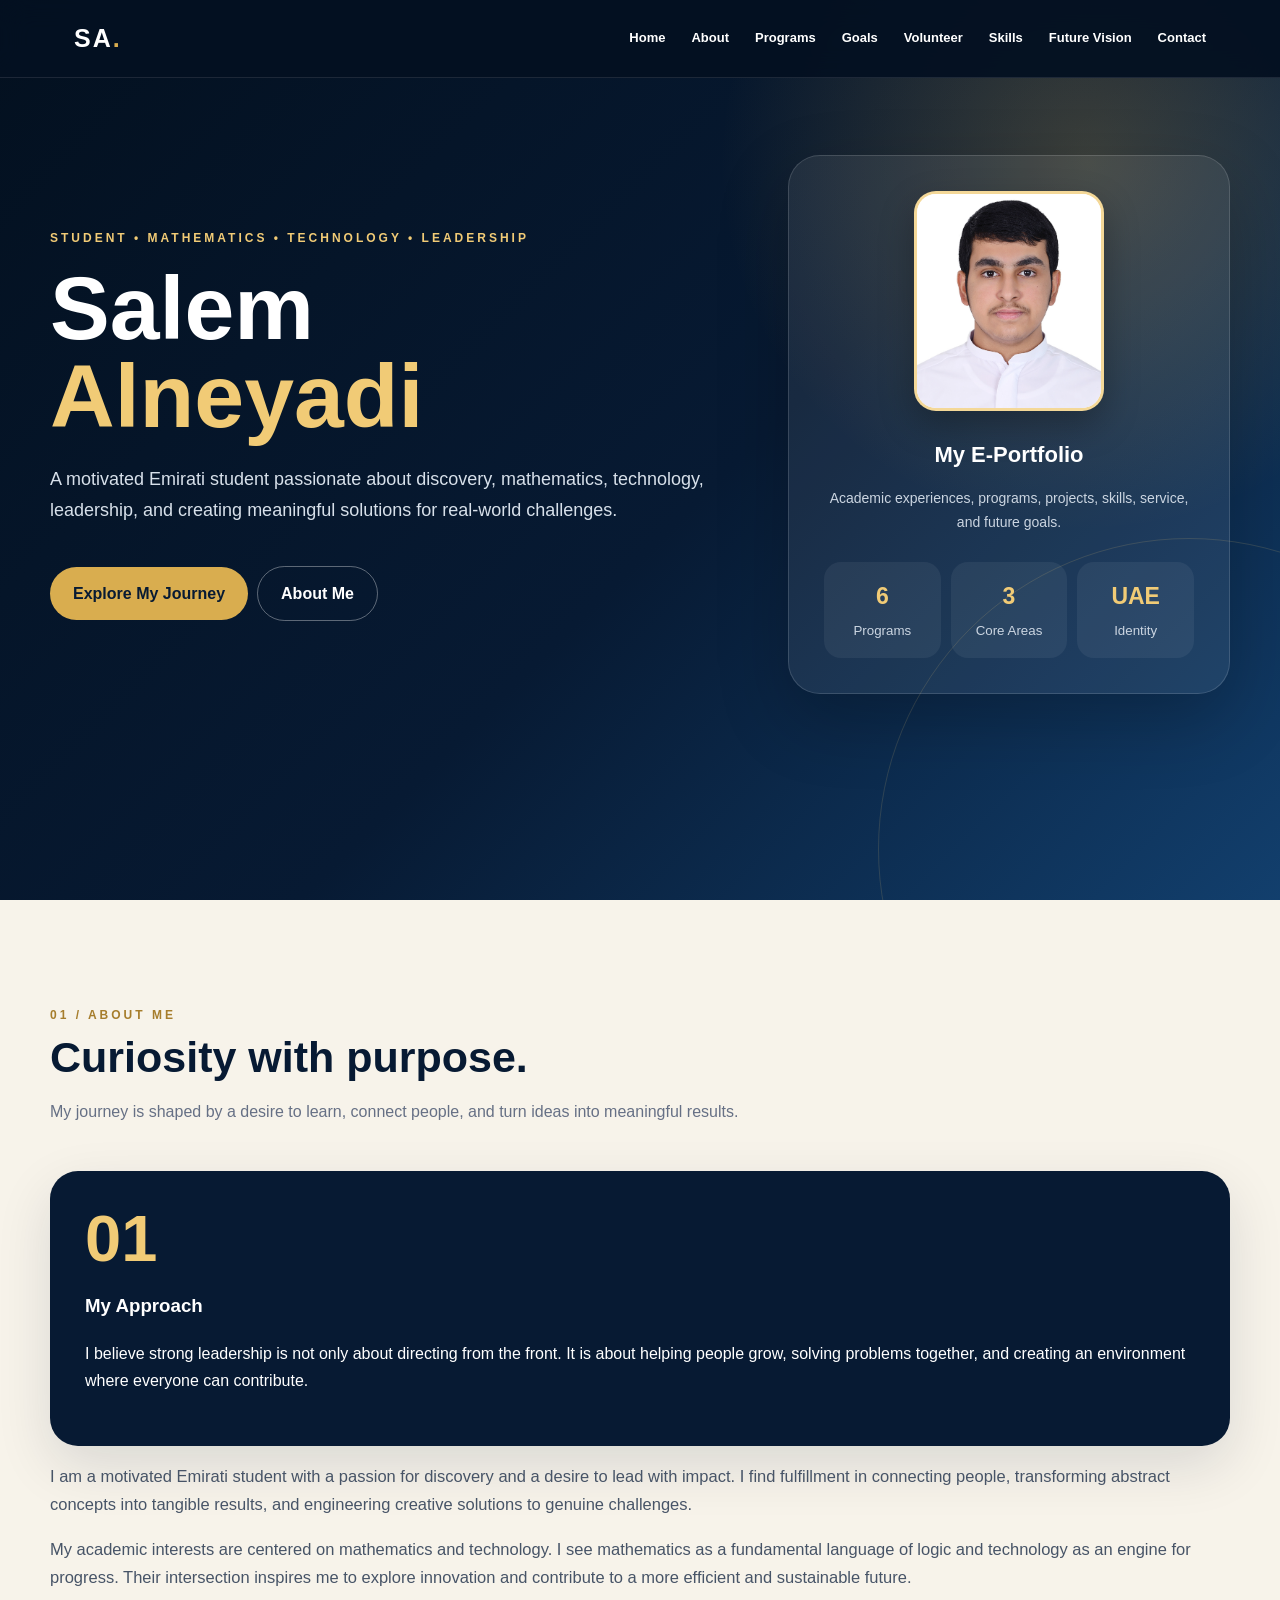
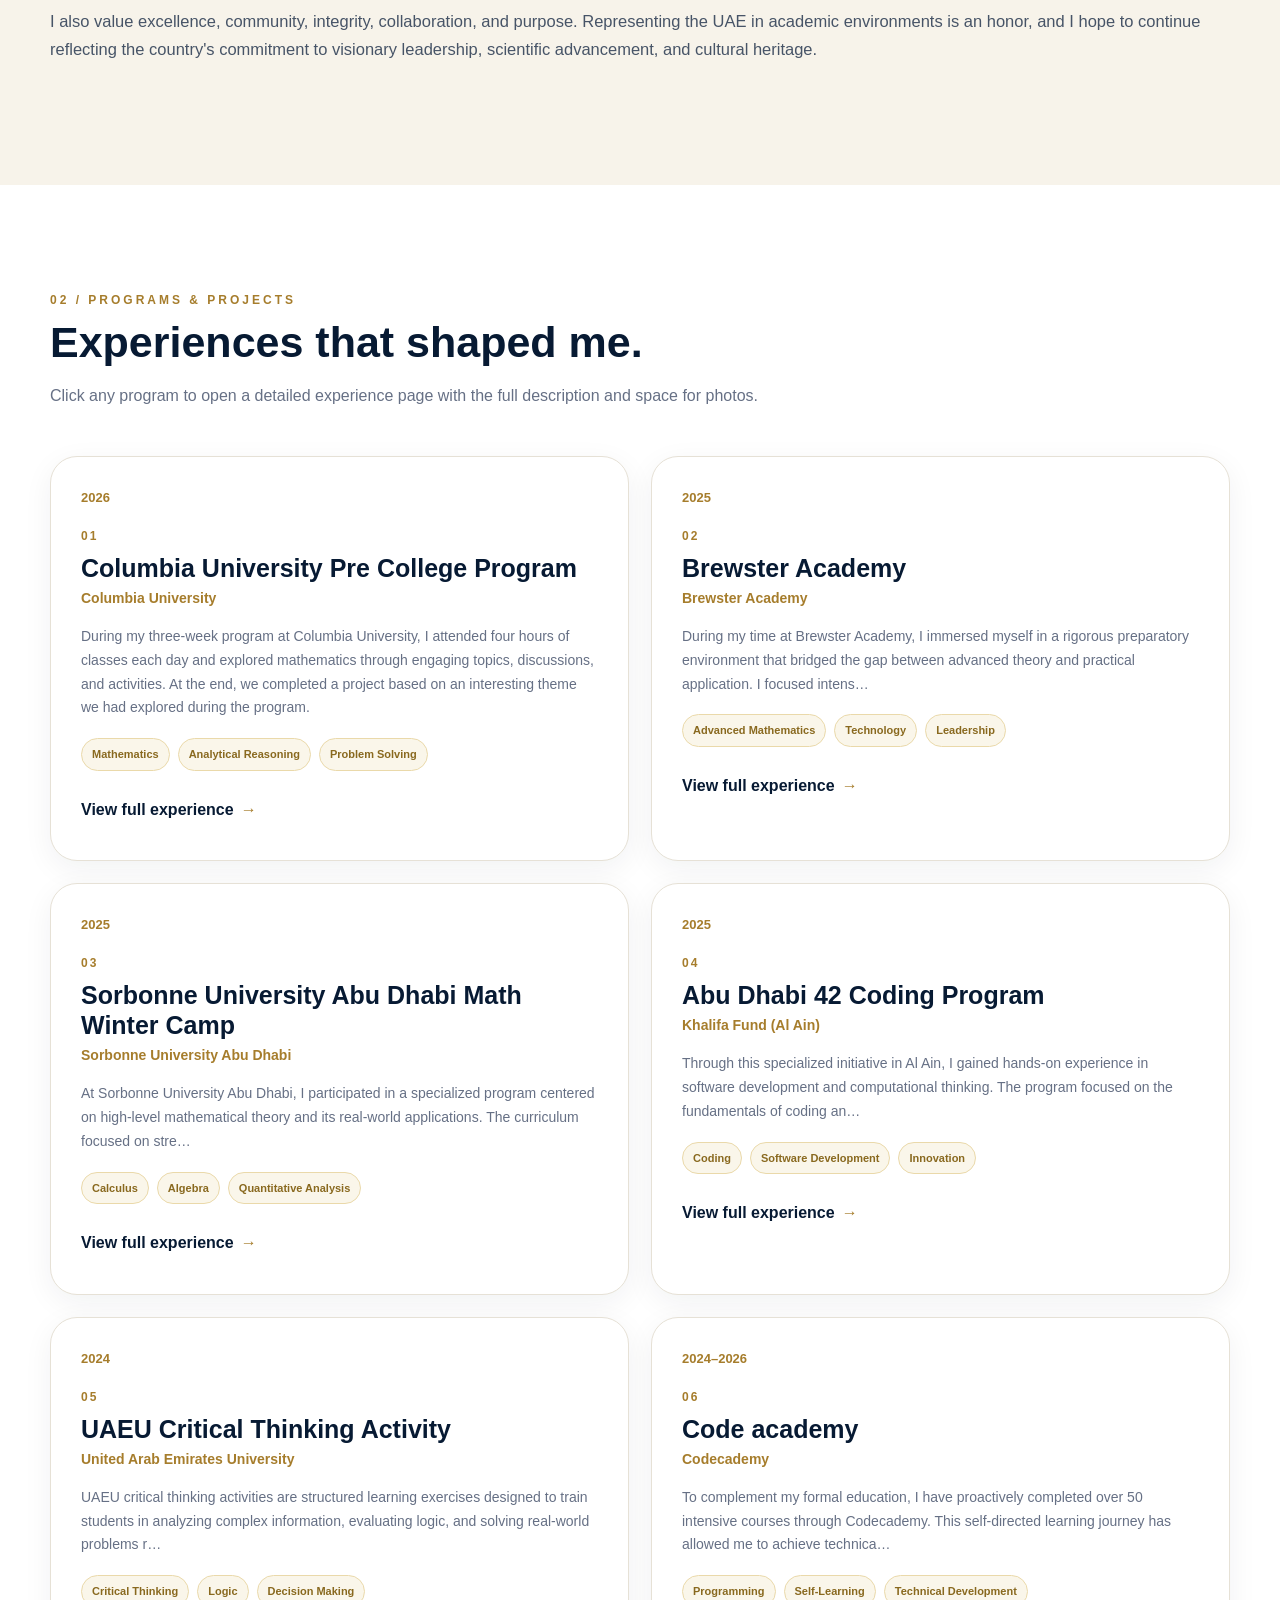
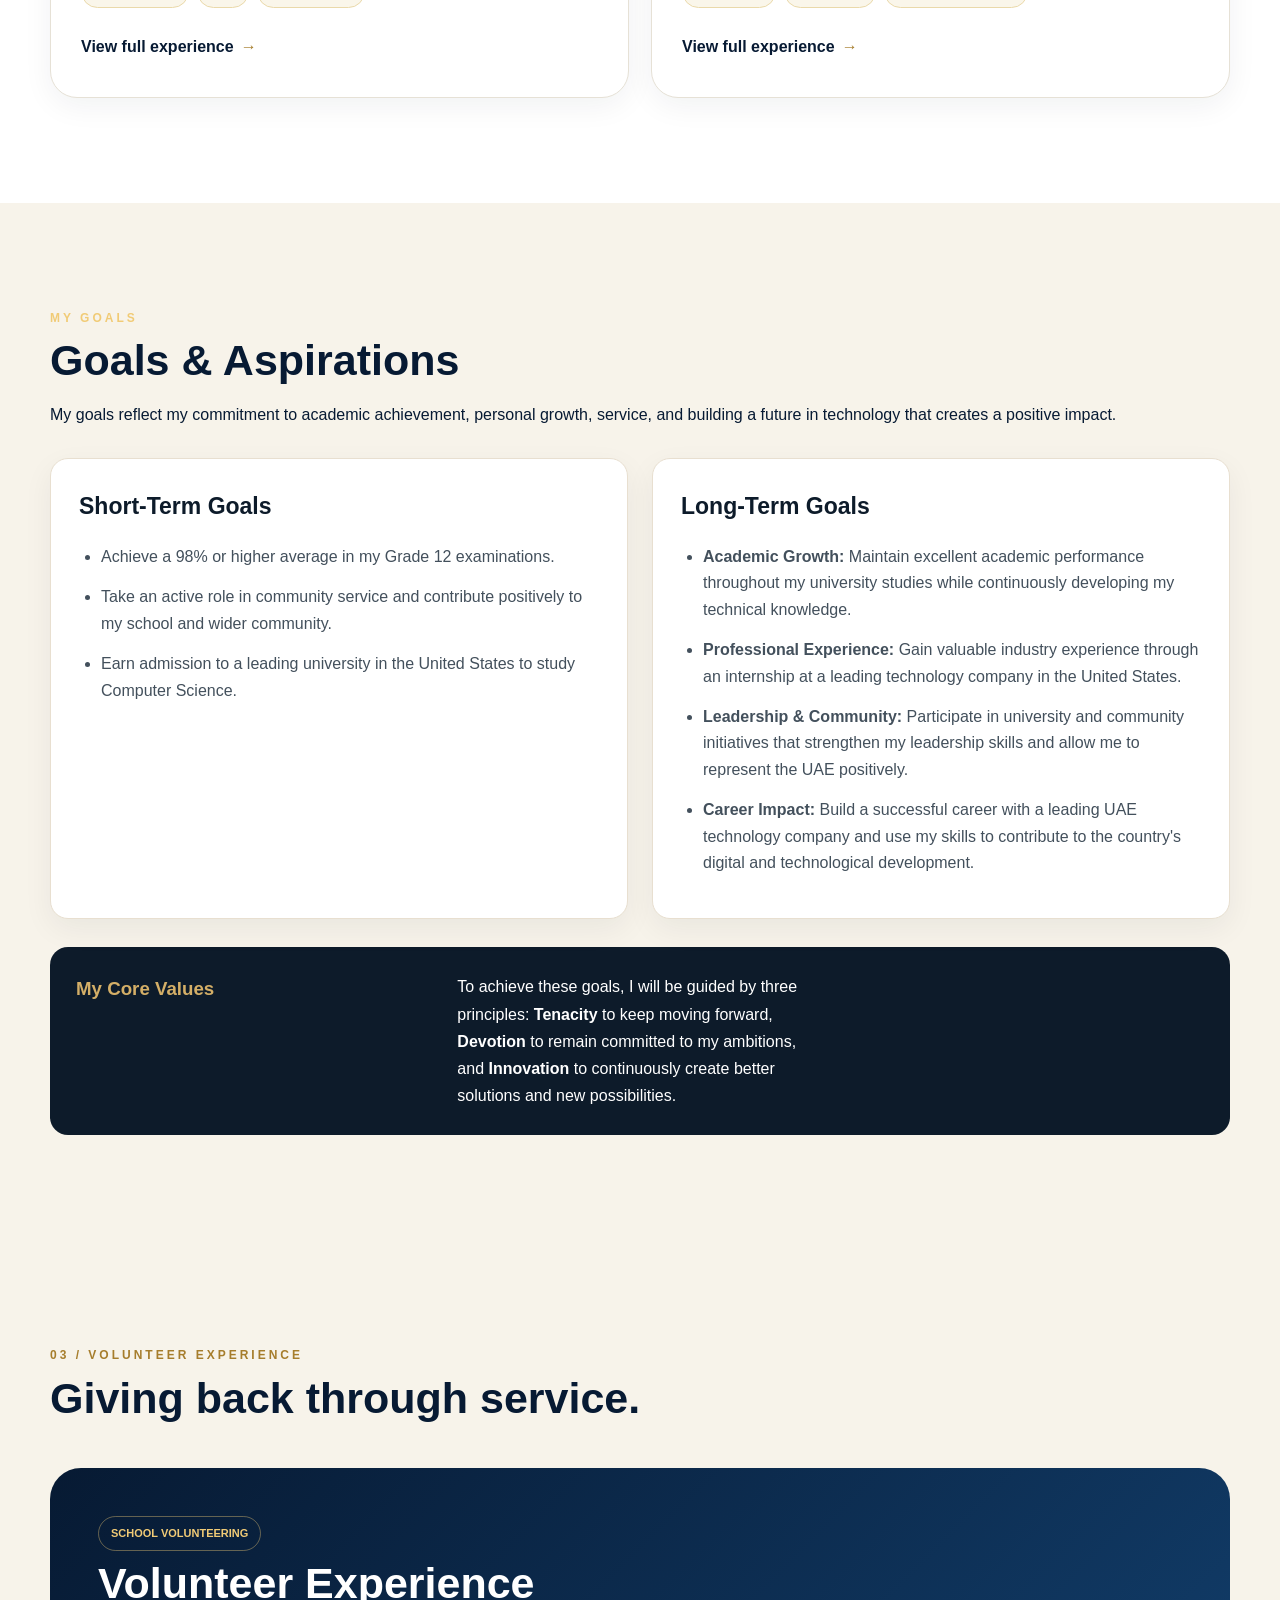
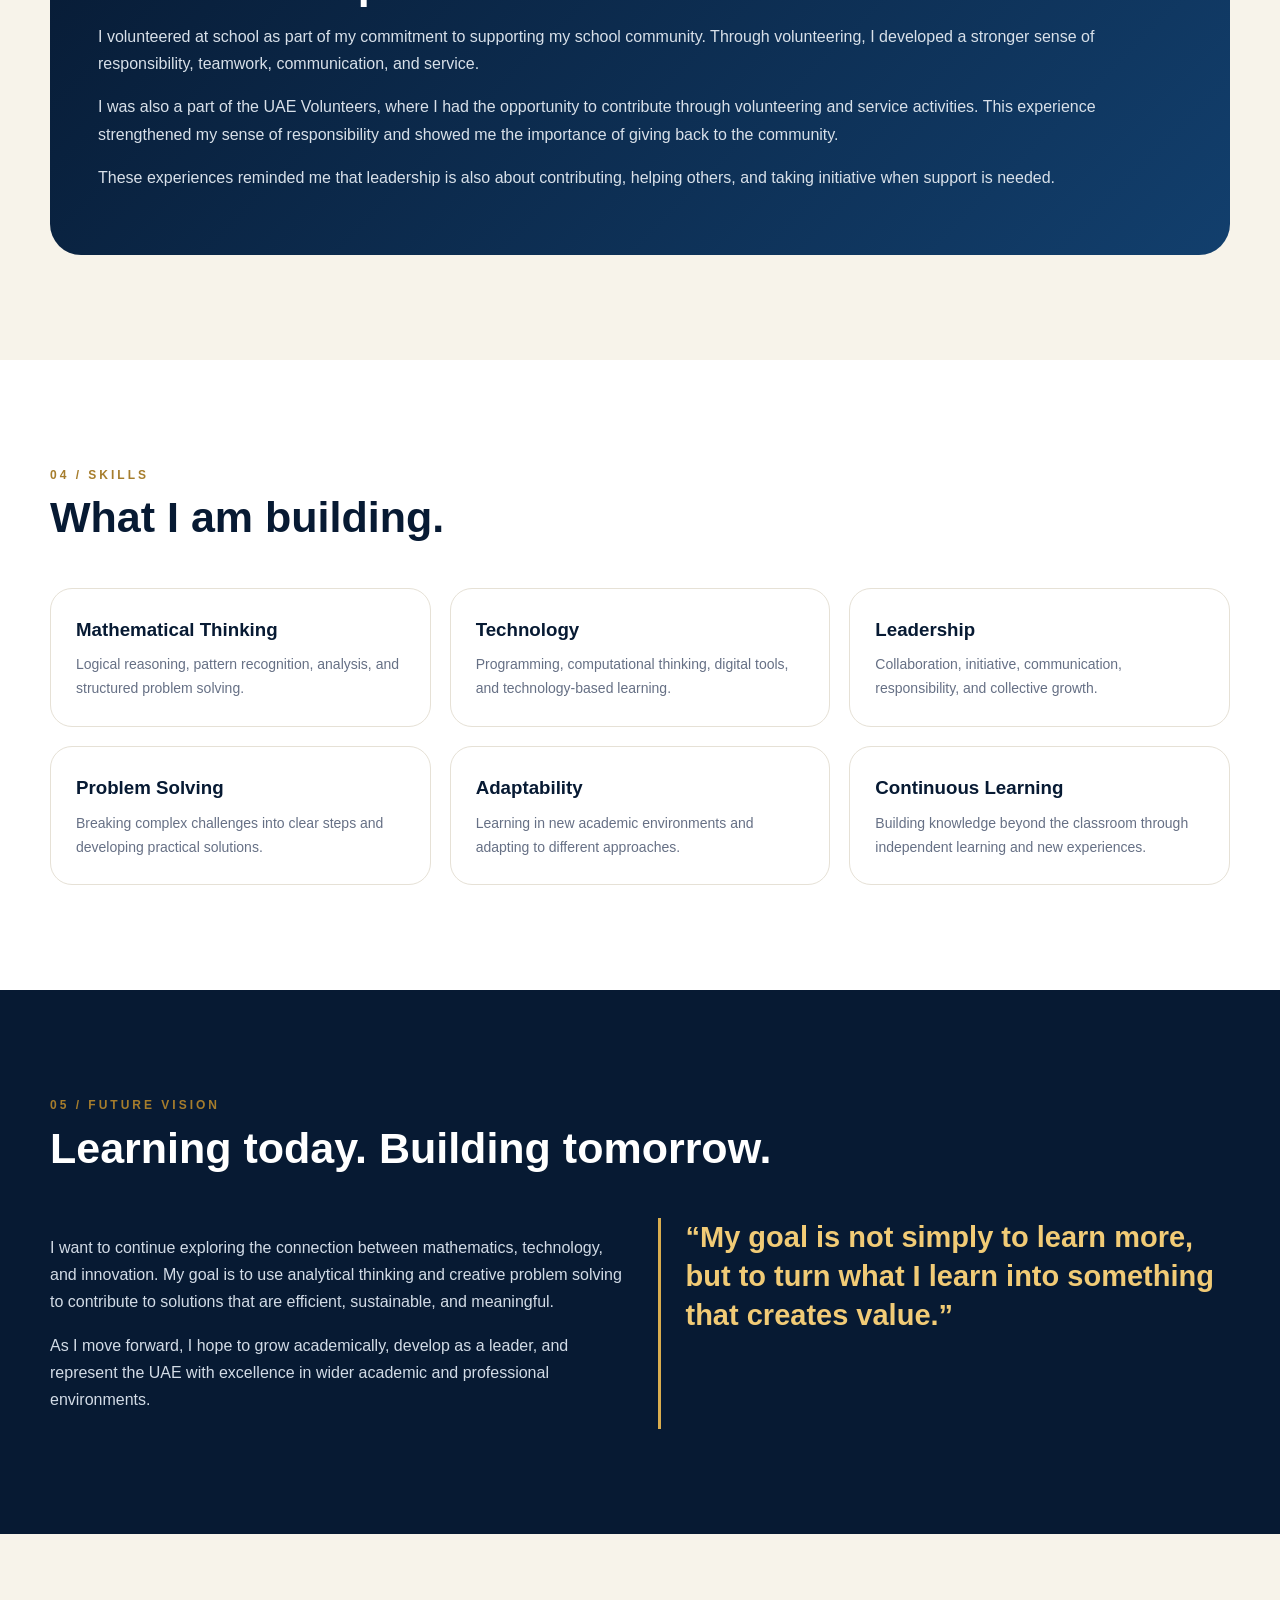
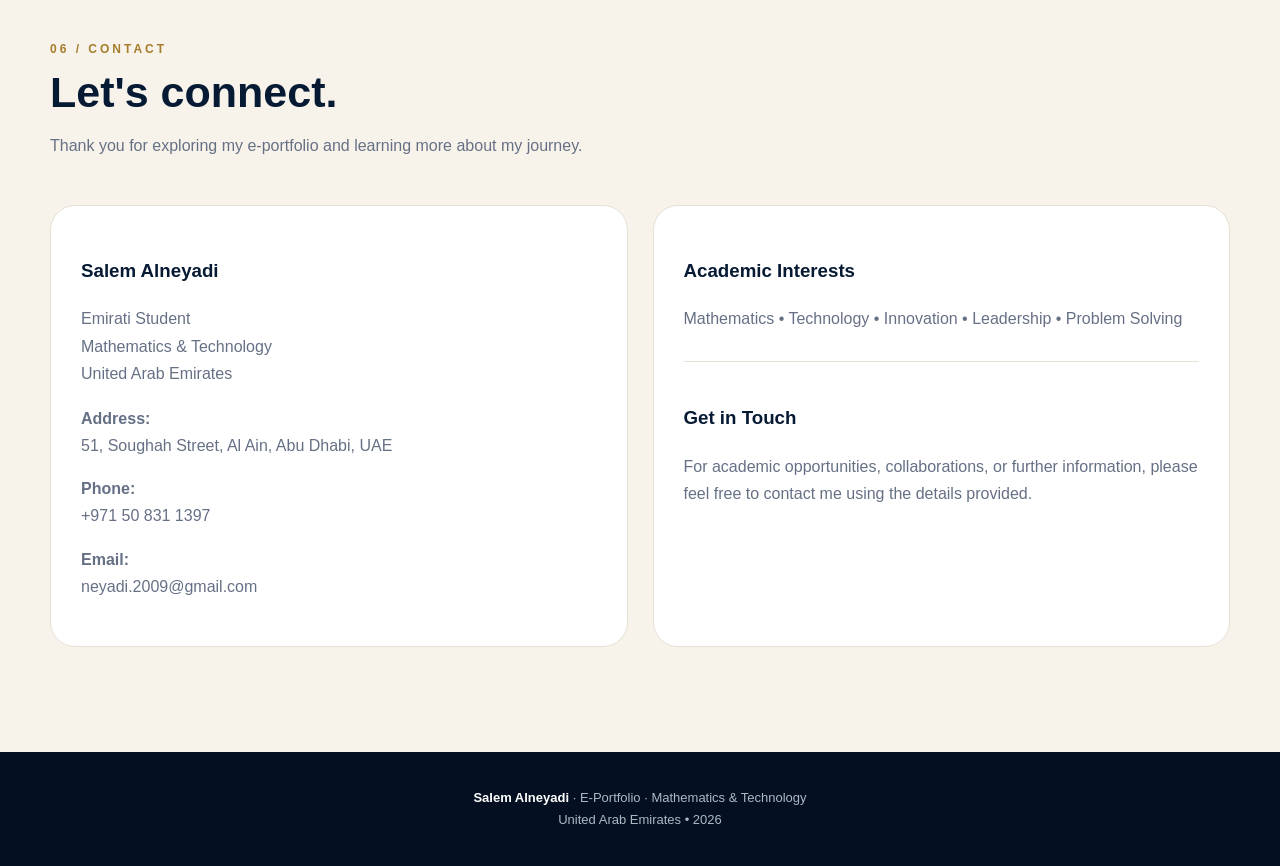
==== index.html @ 16e07eaf "Add files via upload" ====
<!DOCTYPE html>
<html lang="en"><head><meta charset="UTF-8"><meta name="viewport" content="width=device-width, initial-scale=1.0"><title>Salem Alneyadi | E-Portfolio</title><link rel="stylesheet" href="styles.css"></head><body>
<nav class="nav"><div class="navin"><a class="logo" href="#home">SA<span><i>.</i></span></a><div class="links"><a href="#home">Home</a><a href="#about">About</a><a href="#programs">Programs</a><a href="#goals">Goals</a><a href="#volunteer">Volunteer</a><a href="#skills">Skills</a><a href="#future">Future Vision</a><a href="#contact">Contact</a></div></div></nav>
<section class="hero" id="home"><div class="wrap hero-grid">
<div><div class="eyebrow">Student • Mathematics • Technology • Leadership</div><h1>Salem<br><span>Alneyadi</span></h1>
<p>A motivated Emirati student passionate about discovery, mathematics, technology, leadership, and creating meaningful solutions for real-world challenges.</p>
<a class="btn" href="#programs">Explore My Journey</a><a class="btn alt" href="#about">About Me</a></div>
<div class="hero-card"><div class="profile-photo"><img src="profile.jpg" alt="Salem Alneyadi profile photo"></div><h3>My E-Portfolio</h3><p>Academic experiences, programs, projects, skills, service, and future goals.</p><div class="stats"><div class="stat"><b>6</b><small>Programs</small></div><div class="stat"><b>3</b><small>Core Areas</small></div><div class="stat"><b>UAE</b><small>Identity</small></div></div></div>
</div></section>
<section class="section" id="about"><div class="wrap"><div class="section-head"><div class="eyebrow">01 / About Me</div><h2>Curiosity with purpose.</h2><p>My journey is shaped by a desire to learn, connect people, and turn ideas into meaningful results.</p></div>
<div class="about"><div class="about-box"><div class="big">01</div><h3>My Approach</h3><p>I believe strong leadership is not only about directing from the front. It is about helping people grow, solving problems together, and creating an environment where everyone can contribute.</p></div>
<div class="about-copy"><p>I am a motivated Emirati student with a passion for discovery and a desire to lead with impact. I find fulfillment in connecting people, transforming abstract concepts into tangible results, and engineering creative solutions to genuine challenges.</p>
<p>My academic interests are centered on mathematics and technology. I see mathematics as a fundamental language of logic and technology as an engine for progress. Their intersection inspires me to explore innovation and contribute to a more efficient and sustainable future.</p>
<p>I also value excellence, community, integrity, collaboration, and purpose. Representing the UAE in academic environments is an honor, and I hope to continue reflecting the country's commitment to visionary leadership, scientific advancement, and cultural heritage.</p>
</div></div></div></div></section>
<section class="section alt" id="programs"><div class="wrap"><div class="section-head"><div class="eyebrow">02 / Programs & Projects</div><h2>Experiences that shaped me.</h2><p>Click any program to open a detailed experience page with the full description and space for photos.</p></div>
<div class="programs">
<article class="program-card" onclick="location.href='program-columbia.html'" role="button" tabindex="0" aria-label="Open Columbia University Pre College Program details" onkeydown="if(event.key==='Enter'||event.key===' ')location.href='program-columbia.html'">
  <div class="card-top"><span>2026</span></div>
  <div class="program-number">01</div>
  <h3>Columbia University Pre College Program</h3>
  <div class="provider">Columbia University</div>
  <p>During my three-week program at Columbia University, I attended four hours of classes each day and explored mathematics through engaging topics, discussions, and activities. At the end, we completed a project based on an interesting theme we had explored during the program.</p>
  <div class="tags"><span>Mathematics</span><span>Analytical Reasoning</span><span>Problem Solving</span></div>
  <a class="view-btn" href="program-columbia.html">View full experience <b>→</b></a>
</article>

<article class="program-card" onclick="location.href='program-brewster.html'" role="button" tabindex="0" aria-label="Open Brewster Academy program details" onkeydown="if(event.key==='Enter'||event.key===' ')location.href='program-brewster.html'">
  <div class="card-top"><span>2025</span></div>
  <div class="program-number">02</div>
  <h3>Brewster Academy</h3>
  <div class="provider">Brewster Academy</div>
  <p>During my time at Brewster Academy, I immersed myself in a rigorous preparatory environment that bridged the gap between advanced theory and practical application. I focused intens…</p>
  <div class="tags"><span>Advanced Mathematics</span><span>Technology</span><span>Leadership</span></div>
  <a class="view-btn" href="program-brewster.html">View full experience <b>→</b></a>
</article>

<article class="program-card" onclick="location.href='program-sorbonne.html'" role="button" tabindex="0" aria-label="Open Sorbonne University Abu Dhabi program details" onkeydown="if(event.key==='Enter'||event.key===' ')location.href='program-sorbonne.html'">
  <div class="card-top"><span>2025</span></div>
  <div class="program-number">03</div>
  <h3>Sorbonne University Abu Dhabi Math Winter Camp</h3>
  <div class="provider">Sorbonne University Abu Dhabi</div>
  <p>At Sorbonne University Abu Dhabi, I participated in a specialized program centered on high-level mathematical theory and its real-world applications. The curriculum focused on stre…</p>
  <div class="tags"><span>Calculus</span><span>Algebra</span><span>Quantitative Analysis</span></div>
  <a class="view-btn" href="program-sorbonne.html">View full experience <b>→</b></a>
</article>

<article class="program-card" onclick="location.href='program-khalifa.html'" role="button" tabindex="0" aria-label="Open Abu Dhabi 42 Coding Program details" onkeydown="if(event.key==='Enter'||event.key===' ')location.href='program-khalifa.html'">
  <div class="card-top"><span>2025</span></div>
  <div class="program-number">04</div>
  <h3>Abu Dhabi 42 Coding Program</h3>
  <div class="provider">Khalifa Fund (Al Ain)</div>
  <p>Through this specialized initiative in Al Ain, I gained hands-on experience in software development and computational thinking. The program focused on the fundamentals of coding an…</p>
  <div class="tags"><span>Coding</span><span>Software Development</span><span>Innovation</span></div>
  <a class="view-btn" href="program-khalifa.html">View full experience <b>→</b></a>
</article>

<article class="program-card" onclick="location.href='program-uaeu.html'" role="button" tabindex="0" aria-label="Open UAEU critical thinking details" onkeydown="if(event.key==='Enter'||event.key===' ')location.href='program-uaeu.html'">
  <div class="card-top"><span>2024</span></div>
  <div class="program-number">05</div>
  <h3>UAEU Critical Thinking Activity</h3>
  <div class="provider">United Arab Emirates University</div>
  <p>UAEU critical thinking activities are structured learning exercises designed to train students in analyzing complex information, evaluating logic, and solving real-world problems r…</p>
  <div class="tags"><span>Critical Thinking</span><span>Logic</span><span>Decision Making</span></div>
  <a class="view-btn" href="program-uaeu.html">View full experience <b>→</b></a>
</article>

<article class="program-card" onclick="location.href='program-codecademy.html'" role="button" tabindex="0" aria-label="Open Code academy details" onkeydown="if(event.key==='Enter'||event.key===' ')location.href='program-codecademy.html'">
  <div class="card-top"><span>2024–2026</span></div>
  <div class="program-number">06</div>
  <h3>Code academy</h3>
  <div class="provider">Codecademy</div>
  <p>To complement my formal education, I have proactively completed over 50 intensive courses through Codecademy. This self-directed learning journey has allowed me to achieve technica…</p>
  <div class="tags"><span>Programming</span><span>Self-Learning</span><span>Technical Development</span></div>
  <a class="view-btn" href="program-codecademy.html">View full experience <b>→</b></a>
</article></div></div></section>
<section class="section" id="goals"><div class="wrap">
<div class="eyebrow">MY GOALS</div><h2>Goals &amp; Aspirations</h2>
<p class="lead">My goals reflect my commitment to academic achievement, personal growth, service, and building a future in technology that creates a positive impact.</p>
<div class="goals-grid">
<div class="goal-card"><h3>Short-Term Goals</h3><ul>
<li>Achieve a 98% or higher average in my Grade 12 examinations.</li>
<li>Take an active role in community service and contribute positively to my school and wider community.</li>
<li>Earn admission to a leading university in the United States to study Computer Science.</li>
</ul></div>
<div class="goal-card"><h3>Long-Term Goals</h3><ul>
<li><strong>Academic Growth:</strong> Maintain excellent academic performance throughout my university studies while continuously developing my technical knowledge.</li>
<li><strong>Professional Experience:</strong> Gain valuable industry experience through an internship at a leading technology company in the United States.</li>
<li><strong>Leadership &amp; Community:</strong> Participate in university and community initiatives that strengthen my leadership skills and allow me to represent the UAE positively.</li>
<li><strong>Career Impact:</strong> Build a successful career with a leading UAE technology company and use my skills to contribute to the country's digital and technological development.</li>
</ul></div>
</div>
<div class="values"><h3>My Core Values</h3><p>To achieve these goals, I will be guided by three principles: <span class="value-word">Tenacity</span> to keep moving forward, <span class="value-word">Devotion</span> to remain committed to my ambitions, and <span class="value-word">Innovation</span> to continuously create better solutions and new possibilities.</p></div>
</div></section>
<section class="section" id="volunteer"><div class="wrap"><div class="section-head"><div class="eyebrow">03 / Volunteer Experience</div><h2>Giving back through service.</h2></div>
<div class="volunteer"><div><span class="badge">SCHOOL VOLUNTEERING</span><h2>Volunteer Experience</h2><p>I volunteered at school as part of my commitment to supporting my school community. Through volunteering, I developed a stronger sense of responsibility, teamwork, communication, and service.</p><p>I was also a part of the UAE Volunteers, where I had the opportunity to contribute through volunteering and service activities. This experience strengthened my sense of responsibility and showed me the importance of giving back to the community.</p><p>These experiences reminded me that leadership is also about contributing, helping others, and taking initiative when support is needed.</p></div></div></div></div></section>
<section class="section alt" id="skills"><div class="wrap"><div class="section-head"><div class="eyebrow">04 / Skills</div><h2>What I am building.</h2></div>
<div class="skills"><div class="skill"><h3>Mathematical Thinking</h3><p>Logical reasoning, pattern recognition, analysis, and structured problem solving.</p></div><div class="skill"><h3>Technology</h3><p>Programming, computational thinking, digital tools, and technology-based learning.</p></div><div class="skill"><h3>Leadership</h3><p>Collaboration, initiative, communication, responsibility, and collective growth.</p></div><div class="skill"><h3>Problem Solving</h3><p>Breaking complex challenges into clear steps and developing practical solutions.</p></div><div class="skill"><h3>Adaptability</h3><p>Learning in new academic environments and adapting to different approaches.</p></div><div class="skill"><h3>Continuous Learning</h3><p>Building knowledge beyond the classroom through independent learning and new experiences.</p></div></div></div></section>
<section class="section future" id="future"><div class="wrap"><div class="section-head"><div class="eyebrow">05 / Future Vision</div><h2>Learning today. Building tomorrow.</h2></div><div class="future-grid"><div><p>I want to continue exploring the connection between mathematics, technology, and innovation. My goal is to use analytical thinking and creative problem solving to contribute to solutions that are efficient, sustainable, and meaningful.</p><p>As I move forward, I hope to grow academically, develop as a leader, and represent the UAE with excellence in wider academic and professional environments.</p></div><div class="quote">“My goal is not simply to learn more, but to turn what I learn into something that creates value.”</div></div></div></section>
<section class="section" id="contact"><div class="wrap"><div class="section-head"><div class="eyebrow">06 / Contact</div><h2>Let's connect.</h2><p>Thank you for exploring my e-portfolio and learning more about my journey.</p></div><div class="contact"><div class="contact-card"><h3>Salem Alneyadi</h3><p>Emirati Student<br>Mathematics & Technology<br>United Arab Emirates</p><p style="margin-top:18px"><strong>Address:</strong><br>51, Soughah Street, Al Ain, Abu Dhabi, UAE</p><p><strong>Phone:</strong><br><a href="tel:+971508311397">+971 50 831 1397</a></p><p><strong>Email:</strong><br><a href="mailto:neyadi.2009@gmail.com">neyadi.2009@gmail.com</a></p></div><div class="contact-card"><h3>Academic Interests</h3><p>Mathematics • Technology • Innovation • Leadership • Problem Solving</p><div style="margin-top:28px;padding-top:22px;border-top:1px solid var(--line)"><h3>Get in Touch</h3><p>For academic opportunities, collaborations, or further information, please feel free to contact me using the details provided.</p></div></div></div></div></section><footer><strong>Salem Alneyadi</strong> · E-Portfolio · Mathematics & Technology<br>United Arab Emirates • 2026</footer>
</body></html>
---- styles.css ----
:root{--navy:#071a33;--blue:#123f6d;--gold:#d9ad4f;--gold2:#f1cb76;--cream:#f7f3ea;--white:#fff;--muted:#667085;--line:#e6e1d6;--shadow:0 20px 55px rgba(7,26,51,.12)}
*{box-sizing:border-box}html{scroll-behavior:smooth}body{margin:0;font-family:Inter,Arial,sans-serif;background:var(--cream);color:var(--navy);line-height:1.7}button,a{font:inherit}a{text-decoration:none;color:inherit}
.nav{position:fixed;inset:0 0 auto;z-index:50;background:rgba(4,16,33,.94);backdrop-filter:blur(14px);color:#fff;border-bottom:1px solid rgba(255,255,255,.1)}
.navin{max-width:1180px;margin:auto;padding:17px 24px;display:flex;align-items:center;justify-content:space-between}.logo{font-weight:900;font-size:25px;letter-spacing:2px}.logo i{color:var(--gold);font-style:normal}
.links{display:flex;gap:26px;font-size:13px;font-weight:800}.links a{transition:.2s}.links a:hover{color:var(--gold2)}
.hero{min-height:100vh;padding:155px 24px 90px;color:#fff;background:radial-gradient(circle at 85% 18%,rgba(217,173,79,.25),transparent 28%),linear-gradient(135deg,#03101f,#071a33 55%,#123f6d);position:relative;overflow:hidden}
.hero:before{content:"";position:absolute;width:620px;height:620px;border:1px solid rgba(241,203,118,.15);border-radius:50%;right:-220px;bottom:-260px}.wrap{max-width:1180px;margin:auto}
.hero-grid{display:grid;grid-template-columns:1.2fr .8fr;gap:75px;align-items:center}.eyebrow{font-size:12px;letter-spacing:3px;text-transform:uppercase;font-weight:900;color:var(--gold2)}
.hero h1{font-size:clamp(52px,7vw,90px);line-height:.98;margin:16px 0 24px}.hero h1 span{color:var(--gold2)}.hero p{font-size:18px;color:#d7e0ea;max-width:700px}
.btn{display:inline-block;margin:22px 9px 0 0;padding:13px 23px;border-radius:999px;background:var(--gold);color:var(--navy);font-weight:900;border:0;cursor:pointer}.btn.alt{background:transparent;color:#fff;border:1px solid rgba(255,255,255,.35)}
.hero-card{background:rgba(255,255,255,.07);border:1px solid rgba(255,255,255,.14);border-radius:32px;padding:35px;box-shadow:0 25px 70px rgba(0,0,0,.22)}.initials{height:175px;width:175px;border-radius:50%;margin:auto;display:grid;place-items:center;border:2px solid var(--gold);font-size:56px;font-weight:900;color:var(--gold2);background:rgba(217,173,79,.08)}.hero-card h3{text-align:center;margin:25px 0 5px;font-size:22px}.hero-card p{text-align:center;font-size:14px;color:#cbd5e1}.stats{display:grid;grid-template-columns:repeat(3,1fr);gap:10px;margin-top:27px}.stat{padding:15px 8px;border-radius:17px;background:rgba(255,255,255,.06);text-align:center}.stat b{display:block;color:var(--gold2);font-size:23px}.stat small{color:#cbd5e1}
.section{padding:105px 24px}.section.alt{background:#fff}.section-head{max-width:760px;margin-bottom:46px}.section-head .eyebrow{color:#a67d2c}.section h2{font-size:43px;line-height:1.1;margin:9px 0 15px}.section-head p{color:var(--muted)}
.about{display:block}.about-box{background:var(--navy);color:#fff;border-radius:28px;padding:35px;box-shadow:var(--shadow)}.about-box .big{font-size:65px;color:var(--gold2);font-weight:900;line-height:1}.about-copy p{font-size:16.5px;color:#475467}
.values{display:grid;grid-template-columns:repeat(3,1fr);gap:16px;margin-top:28px}.value{padding:22px;border:1px solid var(--line);border-radius:20px;background:#fff}.value b{display:block;margin-bottom:4px}
.programs{display:grid;grid-template-columns:repeat(2,1fr);gap:22px}.program-card{background:#fff;border:1px solid var(--line);border-radius:27px;padding:30px;box-shadow:0 8px 30px rgba(7,26,51,.06);transition:.28s;cursor:pointer;position:relative;overflow:hidden}.program-card:hover{transform:translateY(-7px);box-shadow:var(--shadow);border-color:#d9c27f}.program-card:after{content:"";position:absolute;top:0;left:0;width:5px;height:100%;background:var(--gold);transform:scaleY(0);transition:.25s;transform-origin:bottom}.program-card:hover:after{transform:scaleY(1)}.card-top{display:flex;justify-content:space-between;color:#a67d2c;font-weight:900;font-size:13px}.arrow{font-size:21px}.program-number{font-size:12px;letter-spacing:2px;color:#a67d2c;font-weight:900;margin-top:17px}.program-card h3{font-size:25px;line-height:1.2;margin:7px 0 4px}.provider{color:#a67d2c;font-weight:900;font-size:14px}.program-card p{color:var(--muted);font-size:14px}.tags{display:flex;flex-wrap:wrap;gap:8px;margin:18px 0}.tags span{font-size:11px;font-weight:900;padding:6px 10px;border-radius:999px;background:#faf6ea;color:#89691f;border:1px solid #ead9aa}.view-btn{border:0;background:none;padding:7px 0;color:var(--navy);font-weight:900;cursor:pointer}.view-btn b{color:#a67d2c;margin-left:7px}
.volunteer{background:linear-gradient(135deg,#071a33,#123f6d);color:#fff;border-radius:31px;padding:48px;display:grid;grid-template-columns:1fr;gap:20px;align-items:center}.volunteer p{color:#d8e0e9}.badge{display:inline-block;color:var(--gold2);border:1px solid rgba(241,203,118,.4);padding:7px 12px;border-radius:999px;font-size:11px;font-weight:900}
.vol-photo{height:260px;border:2px dashed rgba(241,203,118,.45);border-radius:25px;display:grid;place-items:center;text-align:center;color:#d8e0e9;background:rgba(255,255,255,.05)}.vol-photo strong{display:block;color:#fff;font-size:18px}
.skills{display:grid;grid-template-columns:repeat(3,1fr);gap:19px}.skill{background:#fff;border:1px solid var(--line);border-radius:22px;padding:25px}.skill h3{margin:0 0 8px}.skill p{margin:0;color:var(--muted);font-size:14px}
.future{background:var(--navy);color:#fff}.future-grid{display:grid;grid-template-columns:1fr 1fr;gap:35px}.future p{color:#d2dbe6}.quote{font-size:29px;font-weight:800;line-height:1.35;color:var(--gold2);border-left:3px solid var(--gold);padding-left:25px}
.contact{display:grid;grid-template-columns:1fr 1fr;gap:25px}.contact-card{background:#fff;border:1px solid var(--line);border-radius:25px;padding:30px}.contact-card p{color:var(--muted)}
footer{background:#041021;color:#aeb8c5;text-align:center;padding:35px 20px;font-size:13px}footer strong{color:#fff}
.modal{position:fixed;inset:0;background:var(--cream);z-index:100;display:none;overflow:auto}.modal.show{display:none}.modal-box{min-height:100vh;background:var(--cream)}.modal-head{background:linear-gradient(135deg,#03101f,#071a33 55%,#123f6d);color:#fff;padding:48px max(24px,calc((100% - 1100px)/2));position:relative}.close{position:absolute;right:24px;top:24px;width:40px;height:40px;border-radius:50%;border:1px solid rgba(255,255,255,.3);background:transparent;color:#fff;font-size:24px;cursor:pointer}.modal-head .eyebrow{color:var(--gold2)}.modal-head h2{font-size:39px;line-height:1.1;margin:10px 0 5px}.modal-head .provider{color:var(--gold2)}.modal-body{max-width:1100px;margin:auto;padding:55px 24px 90px}.modal-body h3{font-size:20px}.long-desc{font-size:17px;color:#344054;line-height:1.9}.detail-grid{display:grid;grid-template-columns:1fr 1fr;gap:20px;margin-top:30px}.detail-photo{height:270px;border:2px dashed #d9cda9;border-radius:24px;background:#fbf8ef;display:grid;place-items:center;text-align:center;padding:25px;color:#8a7a55}.detail-photo strong{display:block;color:var(--navy);font-size:18px;margin-bottom:5px}
@media(max-width:800px){.links{display:none}.hero-grid,.about,.volunteer,.future-grid,.contact,.detail-grid{grid-template-columns:1fr}.programs{grid-template-columns:1fr}.values,.skills{grid-template-columns:1fr}.hero{padding-top:125px}.section{padding:75px 20px}.section h2{font-size:34px}.hero-card{max-width:430px;margin:auto}.modal-head{padding:30px 20px}.modal-body{padding:35px 20px 65px}.modal-head h2{font-size:30px}}

.goals-grid{display:grid;grid-template-columns:1fr 1fr;gap:24px;margin-top:30px}.goal-card{background:#fff;border:1px solid #e8dfd0;border-radius:18px;padding:28px;box-shadow:0 10px 30px rgba(20,30,50,.06)}.goal-card h3{margin:0 0 18px;color:#0d1b2a;font-size:23px}.goal-card ul{margin:0;padding-left:22px}.goal-card li{margin:0 0 14px;line-height:1.65;color:#43505c}.values{margin-top:28px;padding:26px;border-radius:18px;background:#0d1b2a;color:#fff}.values h3{margin:0 0 10px;color:#d4af67}.values p{margin:0;line-height:1.7}.value-word{font-weight:700;color:#fff}
@media(max-width:800px){.goals-grid{grid-template-columns:1fr}}

.view-btn{display:inline-flex;align-items:center;text-decoration:none;}
.detail-page{display:none;min-height:100vh;padding:125px 7% 80px;background:var(--cream);}
.detail-page:target{display:block;}
.detail-page .detail-inner{max-width:1050px;margin:0 auto;}
.detail-page .back-link{display:inline-block;margin-bottom:22px;color:var(--navy);font-weight:900;text-decoration:none;}
.detail-page .detail-card{background:#fff;border:1px solid var(--line);border-radius:30px;padding:45px;box-shadow:var(--shadow);}
.detail-page .eyebrow{color:#a67d2c;font-weight:900;letter-spacing:2px;font-size:13px;}
.detail-page h2{font-size:clamp(34px,5vw,58px);line-height:1.05;margin:10px 0;color:var(--navy);}
.detail-page .detail-provider{font-weight:900;color:#a67d2c;font-size:17px;}
.detail-page .detail-short{font-size:20px;font-weight:800;color:var(--navy);}
.detail-page p{line-height:1.8;color:var(--muted);}
.detail-page .photo-placeholder{margin-top:28px;min-height:260px;border:2px dashed #d9c27f;border-radius:24px;display:flex;align-items:center;justify-content:center;color:#a67d2c;font-weight:900;background:#faf6ea;overflow:hidden}.program-photo{display:block;width:100%;height:auto;max-height:620px;object-fit:contain;border-radius:20px;}
@media(max-width:800px){.detail-page{padding:105px 5% 55px}.detail-page .detail-card{padding:28px 22px;}}
/* Program detail navigation: opening a program shows its experience page directly. */
body.program-open > section:not(.detail-page){display:none !important;}
body.program-open .detail-page{display:none;}
body.program-open .detail-page:target{display:block !important;}
@media(max-width:800px){.detail-page .detail-card{padding:28px 22px;}}


.profile-photo{width:190px;height:220px;margin:0 auto 22px;border-radius:22px;overflow:hidden;border:3px solid rgba(241,203,118,.75);box-shadow:0 14px 35px rgba(0,0,0,.28);background:#fff}
.profile-photo img{width:100%;height:100%;display:block;object-fit:cover;object-position:center top}


.program-photo{margin-top:32px;border:1px solid rgba(16,34,59,.12);border-radius:20px;overflow:hidden;background:#fff;box-shadow:0 18px 45px rgba(16,34,59,.10)}
.program-photo img{display:block;width:100%;height:auto;max-height:850px;object-fit:contain}

.detail-page{display:block;}
html{scroll-padding-top:85px;}
@media(max-width:800px){.navin{flex-wrap:wrap;gap:8px;padding:10px 20px}.links{display:flex;gap:16px;overflow-x:auto;width:100%;font-size:12px;white-space:nowrap}.hero{padding-top:145px}}
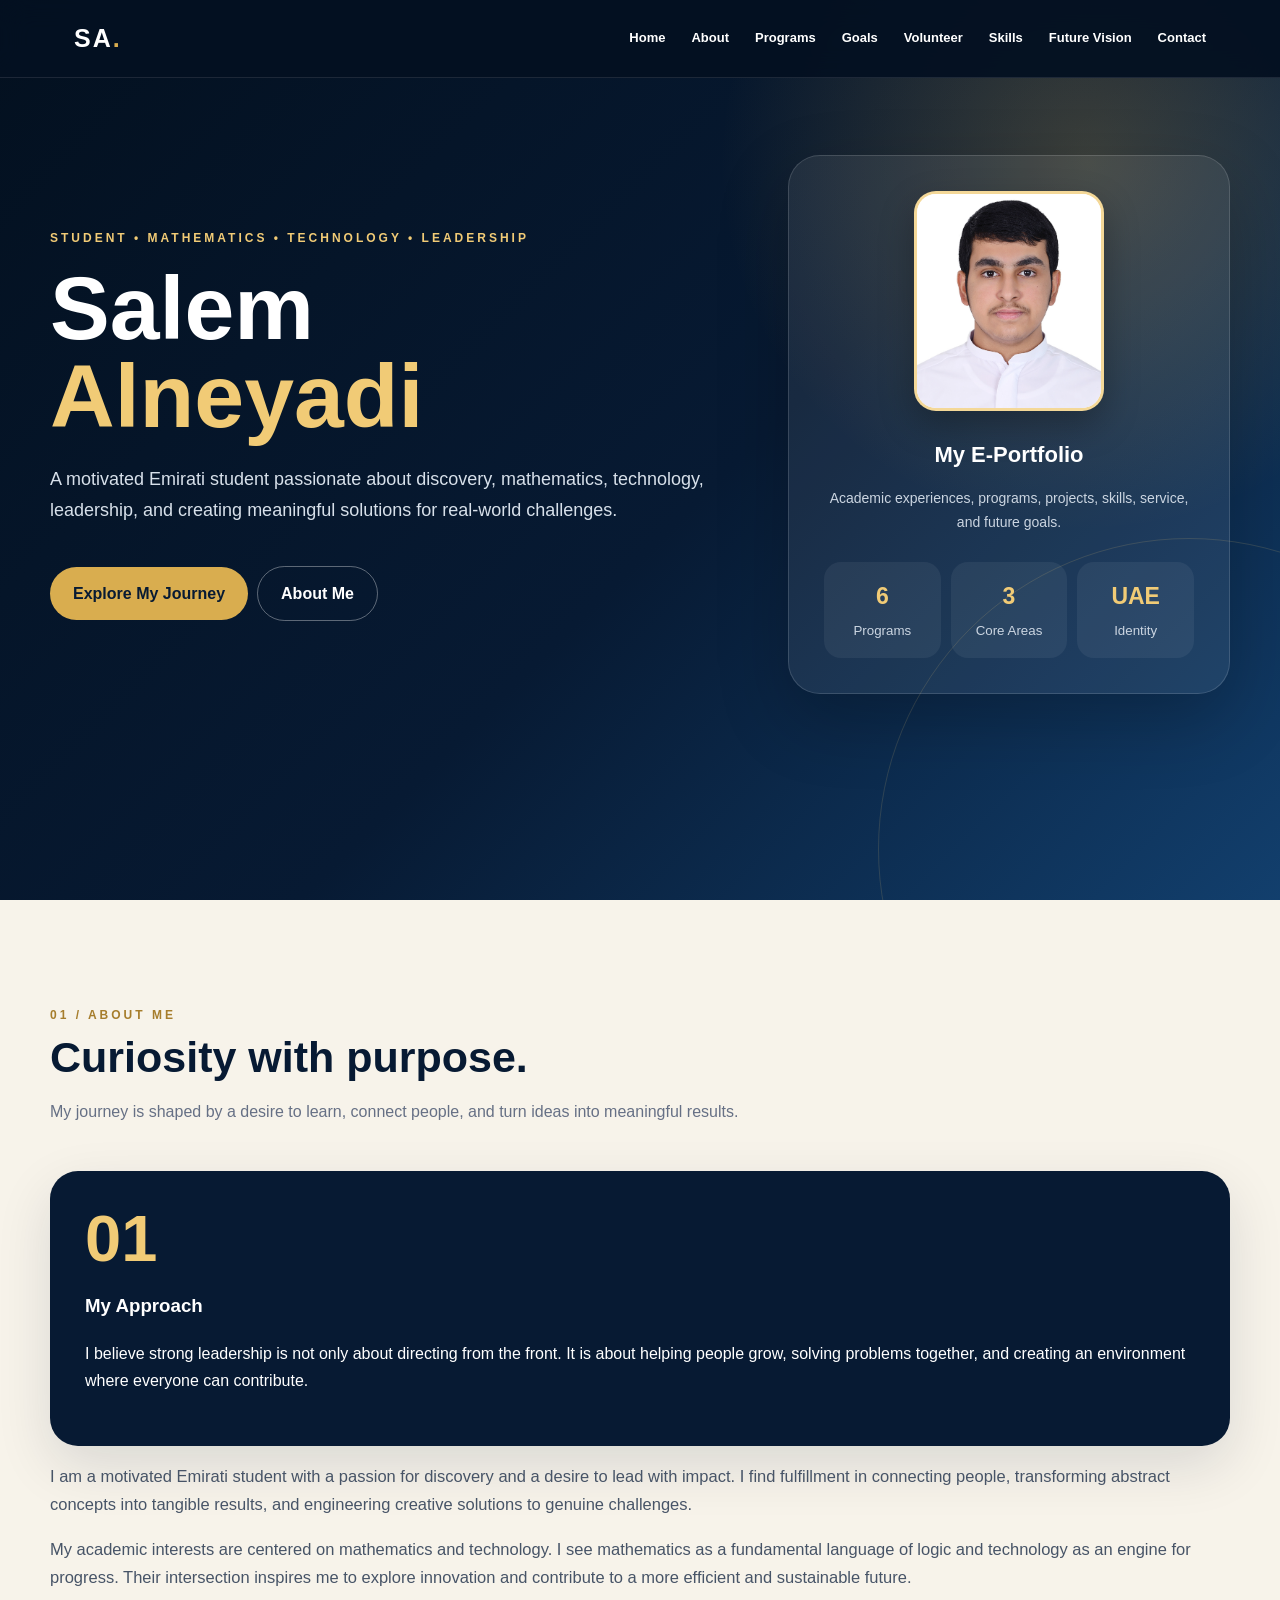
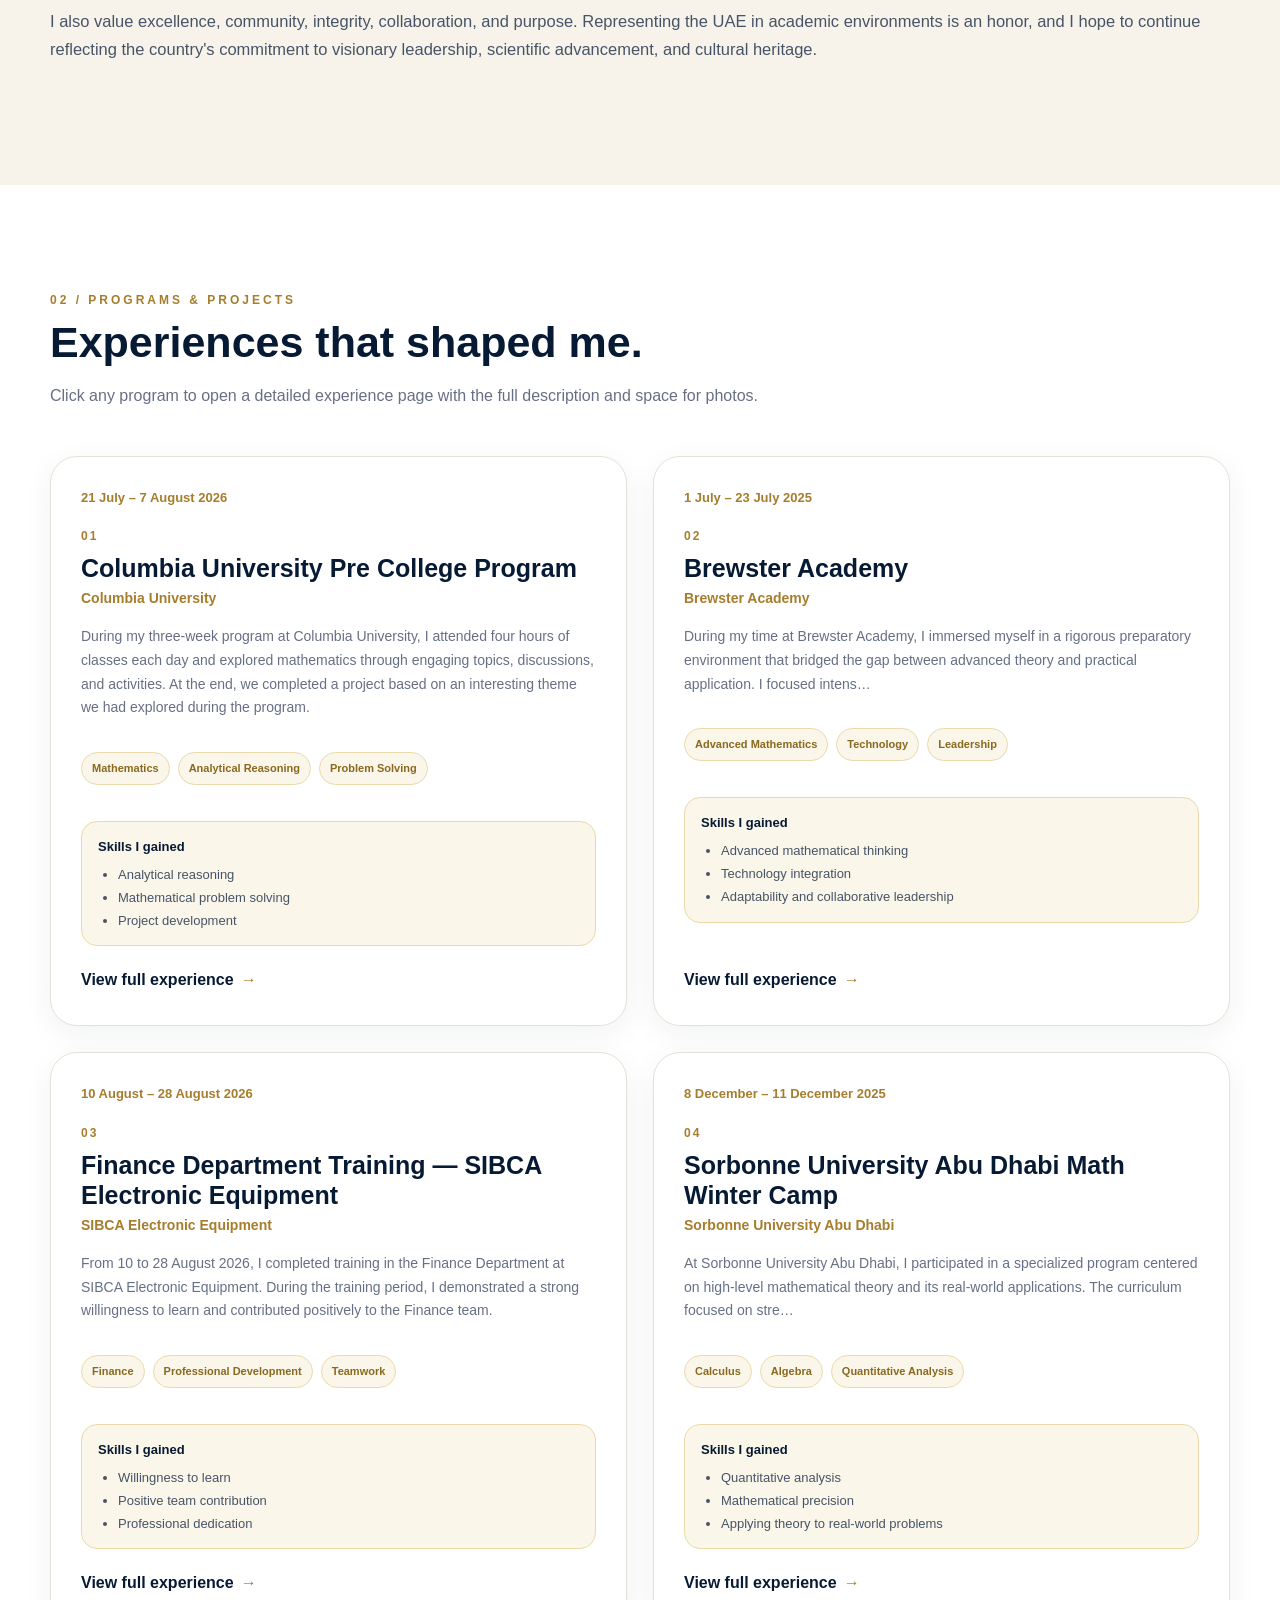
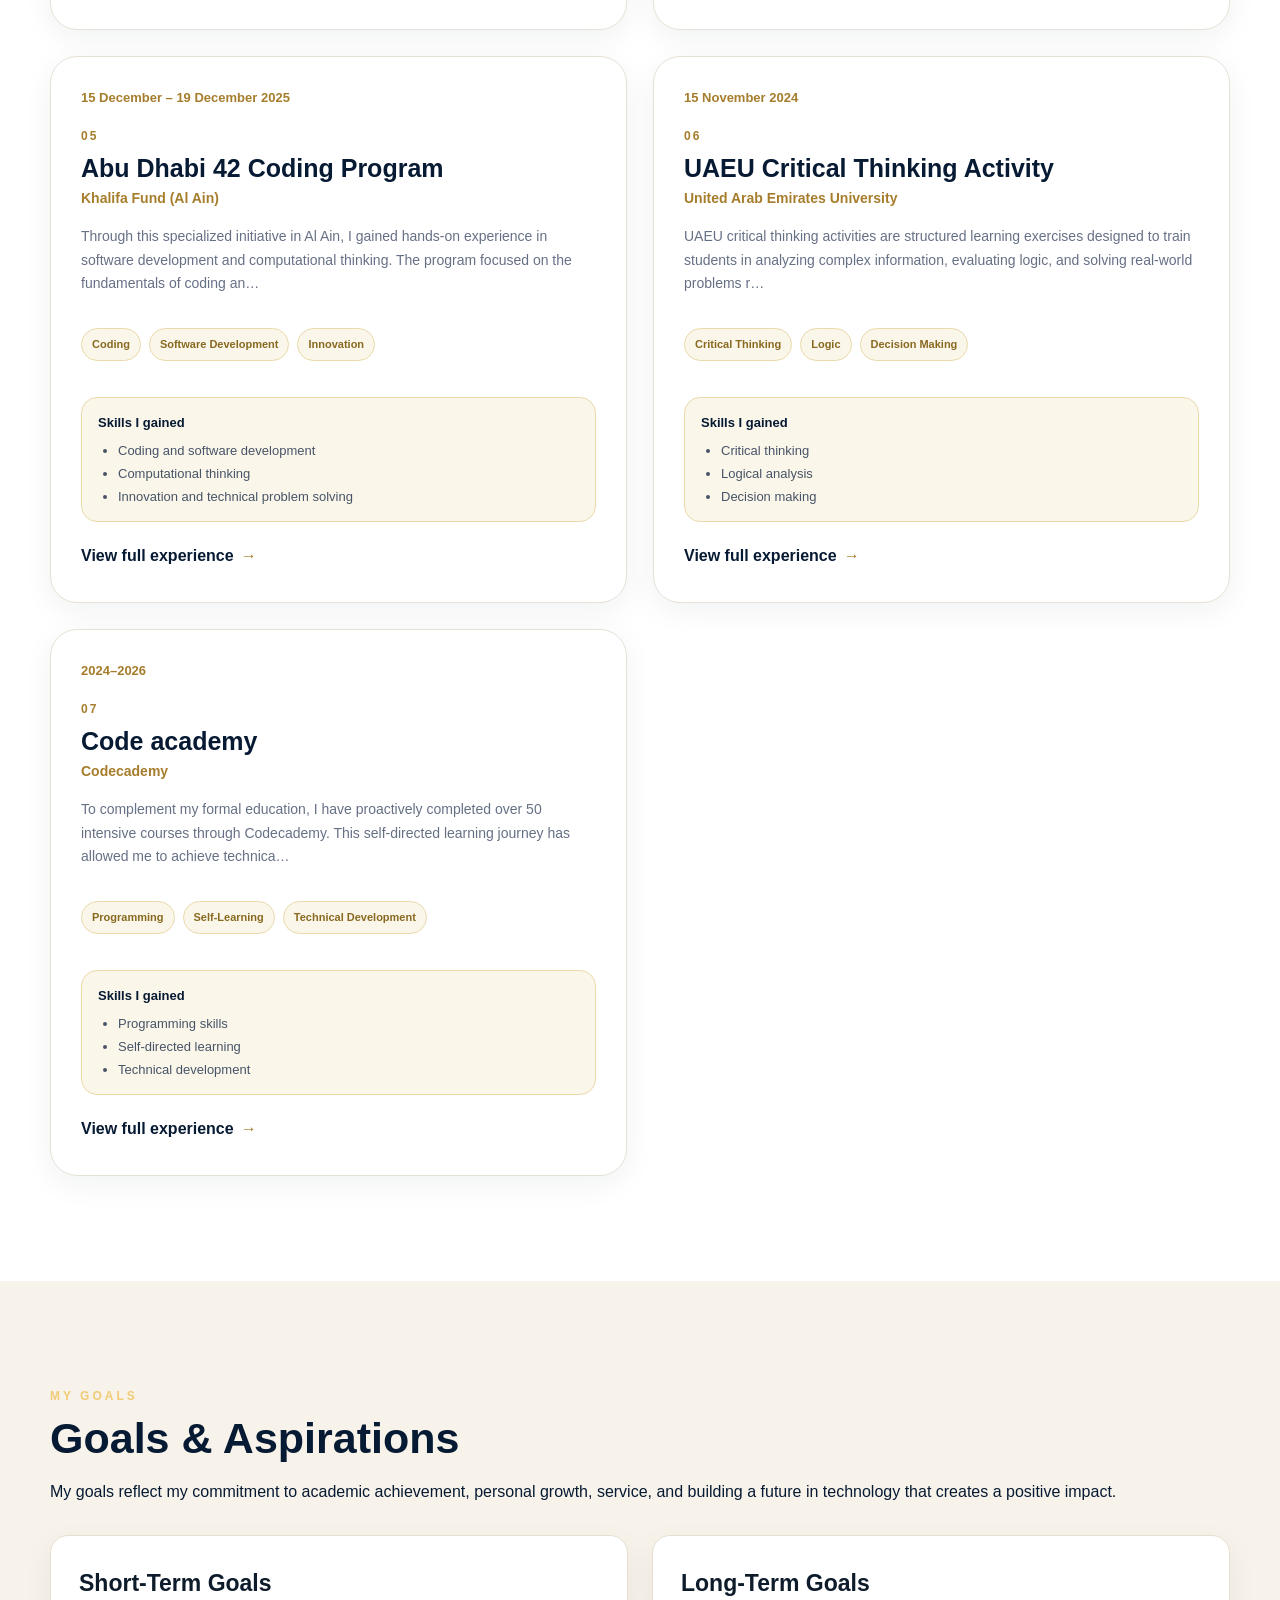
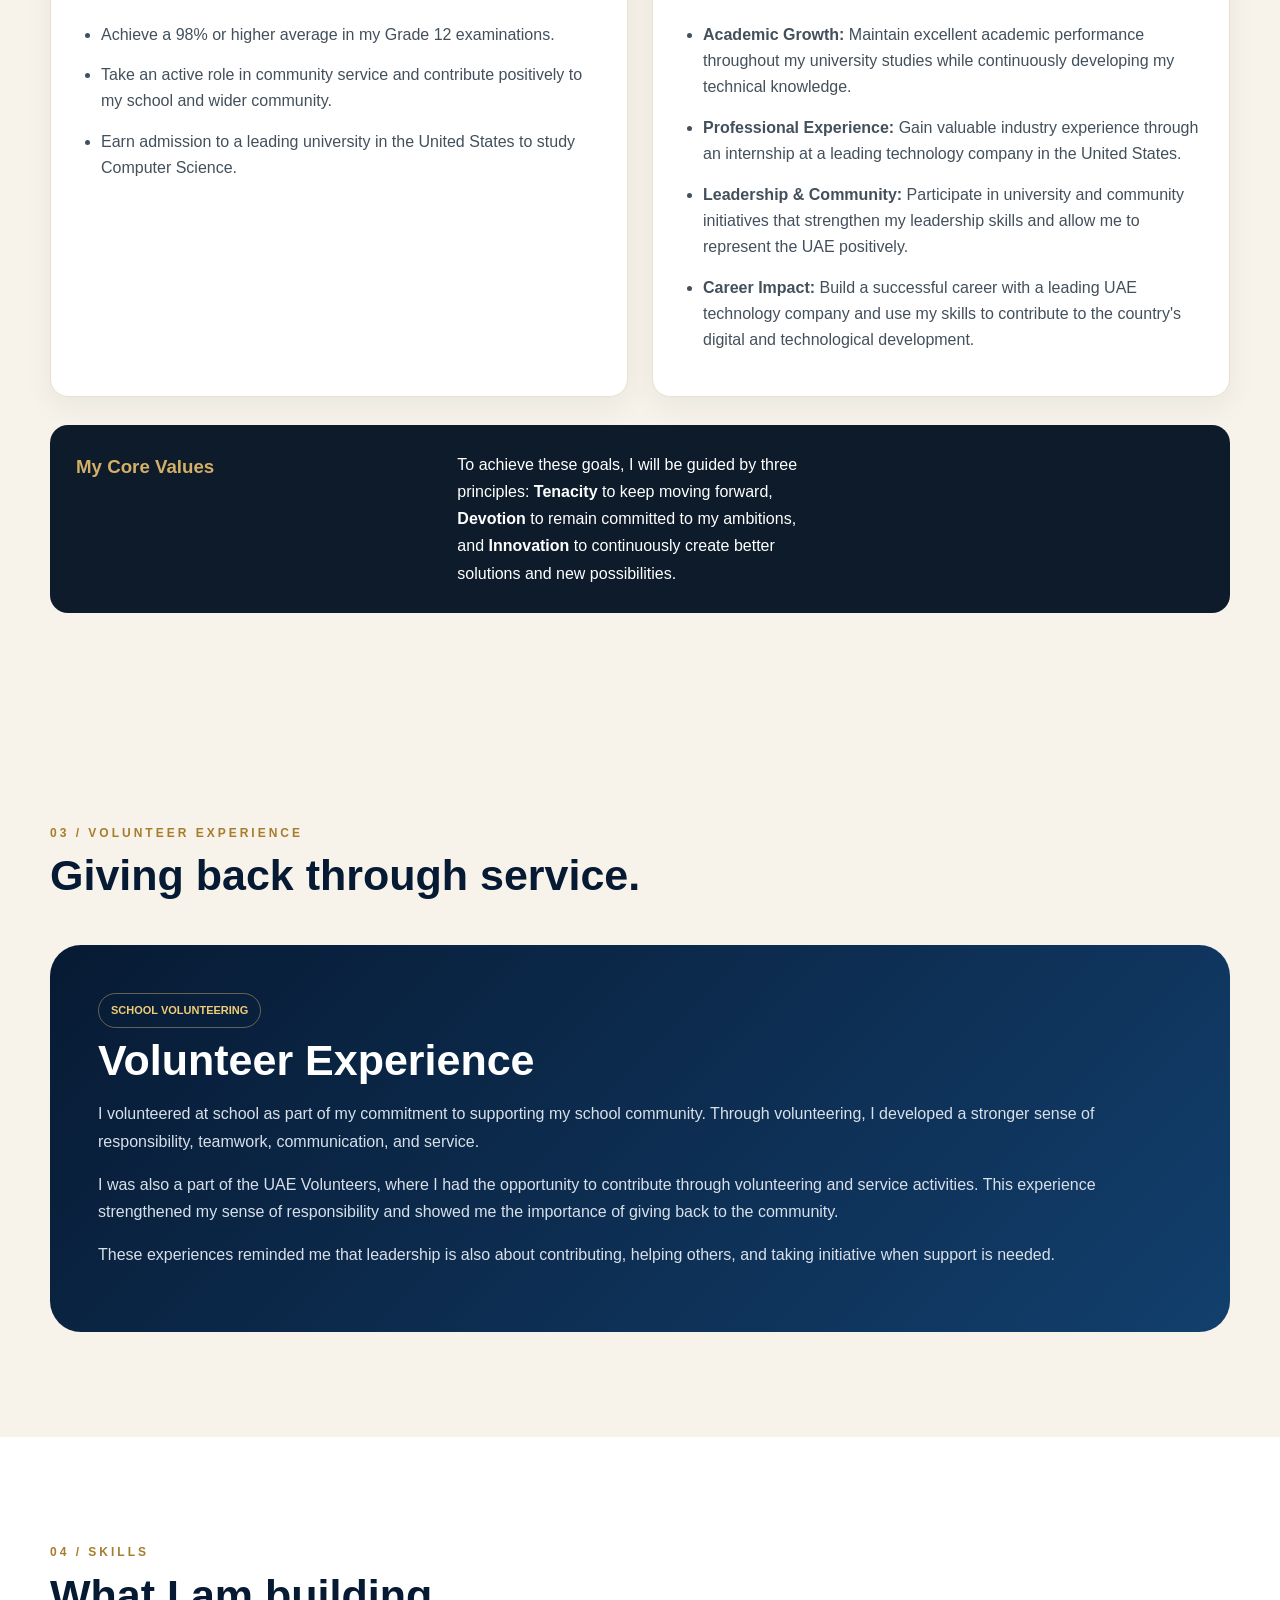
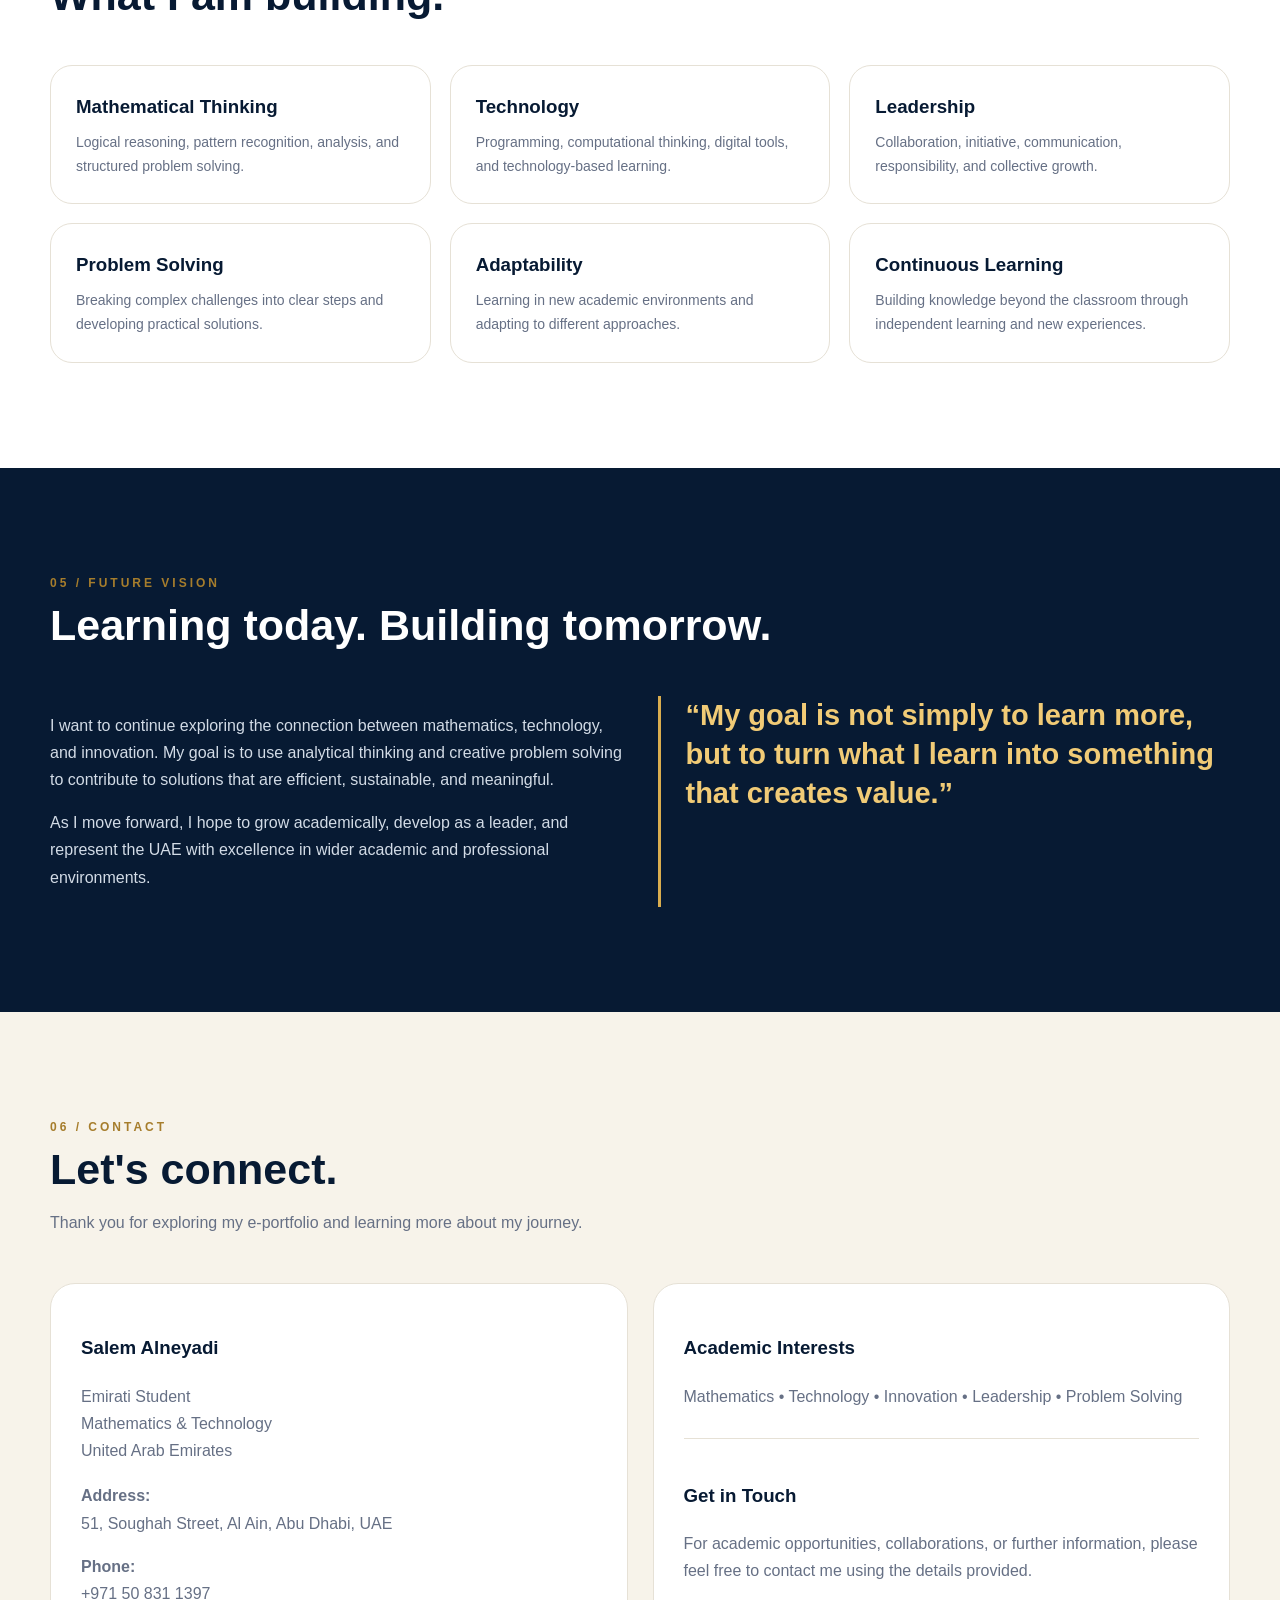
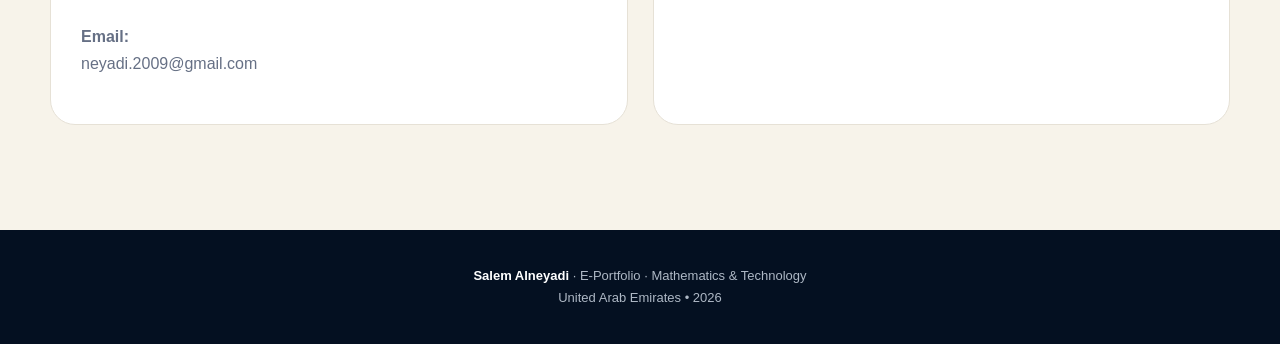
==== commit 60a459a3: "Add files via upload" ====
--- a/index.html
+++ b/index.html
@@ -1,79 +1,163 @@
 <!DOCTYPE html>
-<html lang="en"><head><meta charset="UTF-8"><meta name="viewport" content="width=device-width, initial-scale=1.0"><title>Salem Alneyadi | E-Portfolio</title><link rel="stylesheet" href="styles.css"></head><body>
+<html lang="en">
+<head>
+<meta charset="UTF-8">
+<meta name="viewport" content="width=device-width, initial-scale=1.0">
+<title>Salem Alneyadi | E-Portfolio</title>
+<style>
+:root{--navy:#071a33;--blue:#123f6d;--gold:#d9ad4f;--gold2:#f1cb76;--cream:#f7f3ea;--white:#fff;--muted:#667085;--line:#e6e1d6;--shadow:0 20px 55px rgba(7,26,51,.12)}
+*{box-sizing:border-box}html{scroll-behavior:smooth}body{margin:0;font-family:Inter,Arial,sans-serif;background:var(--cream);color:var(--navy);line-height:1.7}button,a{font:inherit}a{text-decoration:none;color:inherit}
+.nav{position:fixed;inset:0 0 auto;z-index:50;background:rgba(4,16,33,.94);backdrop-filter:blur(14px);color:#fff;border-bottom:1px solid rgba(255,255,255,.1)}
+.navin{max-width:1180px;margin:auto;padding:17px 24px;display:flex;align-items:center;justify-content:space-between}.logo{font-weight:900;font-size:25px;letter-spacing:2px}.logo i{color:var(--gold);font-style:normal}
+.links{display:flex;gap:26px;font-size:13px;font-weight:800}.links a{transition:.2s}.links a:hover{color:var(--gold2)}
+.hero{min-height:100vh;padding:155px 24px 90px;color:#fff;background:radial-gradient(circle at 85% 18%,rgba(217,173,79,.25),transparent 28%),linear-gradient(135deg,#03101f,#071a33 55%,#123f6d);position:relative;overflow:hidden}
+.hero:before{content:"";position:absolute;width:620px;height:620px;border:1px solid rgba(241,203,118,.15);border-radius:50%;right:-220px;bottom:-260px}.wrap{max-width:1180px;margin:auto}
+.hero-grid{display:grid;grid-template-columns:1.2fr .8fr;gap:75px;align-items:center}.eyebrow{font-size:12px;letter-spacing:3px;text-transform:uppercase;font-weight:900;color:var(--gold2)}
+.hero h1{font-size:clamp(52px,7vw,90px);line-height:.98;margin:16px 0 24px}.hero h1 span{color:var(--gold2)}.hero p{font-size:18px;color:#d7e0ea;max-width:700px}
+.btn{display:inline-block;margin:22px 9px 0 0;padding:13px 23px;border-radius:999px;background:var(--gold);color:var(--navy);font-weight:900;border:0;cursor:pointer}.btn.alt{background:transparent;color:#fff;border:1px solid rgba(255,255,255,.35)}
+.hero-card{background:rgba(255,255,255,.07);border:1px solid rgba(255,255,255,.14);border-radius:32px;padding:35px;box-shadow:0 25px 70px rgba(0,0,0,.22)}.initials{height:175px;width:175px;border-radius:50%;margin:auto;display:grid;place-items:center;border:2px solid var(--gold);font-size:56px;font-weight:900;color:var(--gold2);background:rgba(217,173,79,.08)}.hero-card h3{text-align:center;margin:25px 0 5px;font-size:22px}.hero-card p{text-align:center;font-size:14px;color:#cbd5e1}.stats{display:grid;grid-template-columns:repeat(3,1fr);gap:10px;margin-top:27px}.stat{padding:15px 8px;border-radius:17px;background:rgba(255,255,255,.06);text-align:center}.stat b{display:block;color:var(--gold2);font-size:23px}.stat small{color:#cbd5e1}
+.section{padding:105px 24px}.section.alt{background:#fff}.section-head{max-width:760px;margin-bottom:46px}.section-head .eyebrow{color:#a67d2c}.section h2{font-size:43px;line-height:1.1;margin:9px 0 15px}.section-head p{color:var(--muted)}
+.about{display:block}.about-box{background:var(--navy);color:#fff;border-radius:28px;padding:35px;box-shadow:var(--shadow)}.about-box .big{font-size:65px;color:var(--gold2);font-weight:900;line-height:1}.about-copy p{font-size:16.5px;color:#475467}
+.values{display:grid;grid-template-columns:repeat(3,1fr);gap:16px;margin-top:28px}.value{padding:22px;border:1px solid var(--line);border-radius:20px;background:#fff}.value b{display:block;margin-bottom:4px}
+.programs{display:grid;grid-template-columns:repeat(2,minmax(0,1fr));gap:26px;align-items:stretch}.program-card{display:flex;flex-direction:column;min-width:0;height:100%;background:#fff;border:1px solid var(--line);border-radius:27px;padding:30px;box-shadow:0 8px 30px rgba(7,26,51,.06);transition:.28s;cursor:pointer;position:relative;overflow:hidden}.program-card:hover{transform:translateY(-7px);box-shadow:var(--shadow);border-color:#d9c27f}.program-card:after{content:"";position:absolute;top:0;left:0;width:5px;height:100%;background:var(--gold);transform:scaleY(0);transition:.25s;transform-origin:bottom}.program-card:hover:after{transform:scaleY(1)}.card-top{display:flex;justify-content:space-between;color:#a67d2c;font-weight:900;font-size:13px}.arrow{font-size:21px}.program-number{font-size:12px;letter-spacing:2px;color:#a67d2c;font-weight:900;margin-top:17px}.program-card h3{font-size:25px;line-height:1.2;margin:7px 0 4px}.provider{color:#a67d2c;font-weight:900;font-size:14px}.program-card p{color:var(--muted);font-size:14px}.tags{display:flex;flex-wrap:wrap;gap:8px;margin:18px 0}.tags span{font-size:11px;font-weight:900;padding:6px 10px;border-radius:999px;background:#faf6ea;color:#89691f;border:1px solid #ead9aa}.view-btn{display:inline-flex;align-items:center;align-self:flex-start;margin-top:auto;padding:12px 0 2px;border:0;background:none;color:var(--navy);font-weight:900;cursor:pointer}.view-btn b{color:#a67d2c;margin-left:7px}
+.volunteer{background:linear-gradient(135deg,#071a33,#123f6d);color:#fff;border-radius:31px;padding:48px;display:grid;grid-template-columns:1fr;gap:20px;align-items:center}.volunteer p{color:#d8e0e9}.badge{display:inline-block;color:var(--gold2);border:1px solid rgba(241,203,118,.4);padding:7px 12px;border-radius:999px;font-size:11px;font-weight:900}
+.vol-photo{height:260px;border:2px dashed rgba(241,203,118,.45);border-radius:25px;display:grid;place-items:center;text-align:center;color:#d8e0e9;background:rgba(255,255,255,.05)}.vol-photo strong{display:block;color:#fff;font-size:18px}
+.skills{display:grid;grid-template-columns:repeat(3,1fr);gap:19px}.skill{background:#fff;border:1px solid var(--line);border-radius:22px;padding:25px}.skill h3{margin:0 0 8px}.skill p{margin:0;color:var(--muted);font-size:14px}
+.future{background:var(--navy);color:#fff}.future-grid{display:grid;grid-template-columns:1fr 1fr;gap:35px}.future p{color:#d2dbe6}.quote{font-size:29px;font-weight:800;line-height:1.35;color:var(--gold2);border-left:3px solid var(--gold);padding-left:25px}
+.contact{display:grid;grid-template-columns:1fr 1fr;gap:25px}.contact-card{background:#fff;border:1px solid var(--line);border-radius:25px;padding:30px}.contact-card p{color:var(--muted)}
+footer{background:#041021;color:#aeb8c5;text-align:center;padding:35px 20px;font-size:13px}footer strong{color:#fff}
+.modal{position:fixed;inset:0;background:var(--cream);z-index:100;display:none;overflow:auto}.modal.show{display:none}.modal-box{min-height:100vh;background:var(--cream)}.modal-head{background:linear-gradient(135deg,#03101f,#071a33 55%,#123f6d);color:#fff;padding:48px max(24px,calc((100% - 1100px)/2));position:relative}.close{position:absolute;right:24px;top:24px;width:40px;height:40px;border-radius:50%;border:1px solid rgba(255,255,255,.3);background:transparent;color:#fff;font-size:24px;cursor:pointer}.modal-head .eyebrow{color:var(--gold2)}.modal-head h2{font-size:39px;line-height:1.1;margin:10px 0 5px}.modal-head .provider{color:var(--gold2)}.modal-body{max-width:1100px;margin:auto;padding:55px 24px 90px}.modal-body h3{font-size:20px}.long-desc{font-size:17px;color:#344054;line-height:1.9}.detail-grid{display:grid;grid-template-columns:1fr 1fr;gap:20px;margin-top:30px}.detail-photo{height:270px;border:2px dashed #d9cda9;border-radius:24px;background:#fbf8ef;display:grid;place-items:center;text-align:center;padding:25px;color:#8a7a55}.detail-photo strong{display:block;color:var(--navy);font-size:18px;margin-bottom:5px}
+@media(max-width:800px){.links{display:none}.hero-grid,.about,.volunteer,.future-grid,.contact,.detail-grid{grid-template-columns:1fr}.programs{grid-template-columns:1fr;gap:18px}.program-card{padding:25px}.values,.skills{grid-template-columns:1fr}.hero{padding-top:125px}.section{padding:75px 20px}.section h2{font-size:34px}.hero-card{max-width:430px;margin:auto}.modal-head{padding:30px 20px}.modal-body{padding:35px 20px 65px}.modal-head h2{font-size:30px}}
+
+.goals-grid{display:grid;grid-template-columns:1fr 1fr;gap:24px;margin-top:30px}.goal-card{background:#fff;border:1px solid #e8dfd0;border-radius:18px;padding:28px;box-shadow:0 10px 30px rgba(20,30,50,.06)}.goal-card h3{margin:0 0 18px;color:#0d1b2a;font-size:23px}.goal-card ul{margin:0;padding-left:22px}.goal-card li{margin:0 0 14px;line-height:1.65;color:#43505c}.values{margin-top:28px;padding:26px;border-radius:18px;background:#0d1b2a;color:#fff}.values h3{margin:0 0 10px;color:#d4af67}.values p{margin:0;line-height:1.7}.value-word{font-weight:700;color:#fff}
+@media(max-width:800px){.goals-grid{grid-template-columns:1fr}}
+
+.view-btn{display:inline-flex;align-items:center;text-decoration:none;}
+.detail-page{display:none;min-height:100vh;padding:125px 7% 80px;background:var(--cream);}
+.detail-page:target{display:block;}
+.detail-page .detail-inner{max-width:1050px;margin:0 auto;}
+.detail-page .back-link{display:inline-block;margin-bottom:22px;color:var(--navy);font-weight:900;text-decoration:none;}
+.detail-page .detail-card{background:#fff;border:1px solid var(--line);border-radius:30px;padding:45px;box-shadow:var(--shadow);}
+.detail-page .eyebrow{color:#a67d2c;font-weight:900;letter-spacing:2px;font-size:13px;}
+.detail-page h2{font-size:clamp(34px,5vw,58px);line-height:1.05;margin:10px 0;color:var(--navy);}
+.detail-page .detail-provider{font-weight:900;color:#a67d2c;font-size:17px;}
+.detail-page .detail-short{font-size:20px;font-weight:800;color:var(--navy);}
+.detail-page p{line-height:1.8;color:var(--muted);}
+.detail-page .photo-placeholder{margin-top:28px;min-height:260px;border:2px dashed #d9c27f;border-radius:24px;display:flex;align-items:center;justify-content:center;color:#a67d2c;font-weight:900;background:#faf6ea;overflow:hidden}.program-photo{display:block;width:100%;height:auto;max-height:620px;object-fit:contain;border-radius:20px;}
+@media(max-width:800px){.detail-page{padding:105px 5% 55px}.detail-page .detail-card{padding:28px 22px;}}
+/* Program detail navigation: opening a program shows its experience page directly. */
+body.program-open > section:not(.detail-page){display:none !important;}
+body.program-open .detail-page{display:none;}
+body.program-open .detail-page:target{display:block !important;}
+@media(max-width:800px){.detail-page .detail-card{padding:28px 22px;}}
+
+
+.profile-photo{width:190px;height:220px;margin:0 auto 22px;border-radius:22px;overflow:hidden;border:3px solid rgba(241,203,118,.75);box-shadow:0 14px 35px rgba(0,0,0,.28);background:#fff}
+.profile-photo img{width:100%;height:100%;display:block;object-fit:cover;object-position:center top}
+
+.certificate-photo { margin-bottom: 24px; }
+.certificate-photo img { display:block; width:100%; height:auto; object-fit:contain; border-radius:12px; }
+</style>
+
+<style>
+.program-photo{margin-top:32px;border:1px solid rgba(16,34,59,.12);border-radius:20px;overflow:hidden;background:#fff;box-shadow:0 18px 45px rgba(16,34,59,.10)}
+.program-photo img{display:block;width:100%;height:auto;max-height:850px;object-fit:contain}
+
+.skills-earned{margin:18px 0 8px;padding:14px 16px 12px;background:#faf6ea;border:1px solid #ead9aa;border-radius:16px}
+.skills-earned strong{display:block;margin-bottom:7px;color:var(--navy);font-size:13px}
+.skills-earned ul{margin:0;padding-left:20px;color:#475467;font-size:13px;line-height:1.6}
+.skills-earned li{margin:2px 0}
+</style>
+</head>
+<body>
 <nav class="nav"><div class="navin"><a class="logo" href="#home">SA<span><i>.</i></span></a><div class="links"><a href="#home">Home</a><a href="#about">About</a><a href="#programs">Programs</a><a href="#goals">Goals</a><a href="#volunteer">Volunteer</a><a href="#skills">Skills</a><a href="#future">Future Vision</a><a href="#contact">Contact</a></div></div></nav>
+
 <section class="hero" id="home"><div class="wrap hero-grid">
 <div><div class="eyebrow">Student • Mathematics • Technology • Leadership</div><h1>Salem<br><span>Alneyadi</span></h1>
 <p>A motivated Emirati student passionate about discovery, mathematics, technology, leadership, and creating meaningful solutions for real-world challenges.</p>
 <a class="btn" href="#programs">Explore My Journey</a><a class="btn alt" href="#about">About Me</a></div>
-<div class="hero-card"><div class="profile-photo"><img src="profile.jpg" alt="Salem Alneyadi profile photo"></div><h3>My E-Portfolio</h3><p>Academic experiences, programs, projects, skills, service, and future goals.</p><div class="stats"><div class="stat"><b>6</b><small>Programs</small></div><div class="stat"><b>3</b><small>Core Areas</small></div><div class="stat"><b>UAE</b><small>Identity</small></div></div></div>
+<div class="hero-card"><div class="profile-photo"><img src="[data-uri]" alt="Salem Alneyadi profile photo"></div><h3>My E-Portfolio</h3><p>Academic experiences, programs, projects, skills, service, and future goals.</p><div class="stats"><div class="stat"><b>6</b><small>Programs</small></div><div class="stat"><b>3</b><small>Core Areas</small></div><div class="stat"><b>UAE</b><small>Identity</small></div></div></div>
 </div></section>
+
 <section class="section" id="about"><div class="wrap"><div class="section-head"><div class="eyebrow">01 / About Me</div><h2>Curiosity with purpose.</h2><p>My journey is shaped by a desire to learn, connect people, and turn ideas into meaningful results.</p></div>
 <div class="about"><div class="about-box"><div class="big">01</div><h3>My Approach</h3><p>I believe strong leadership is not only about directing from the front. It is about helping people grow, solving problems together, and creating an environment where everyone can contribute.</p></div>
 <div class="about-copy"><p>I am a motivated Emirati student with a passion for discovery and a desire to lead with impact. I find fulfillment in connecting people, transforming abstract concepts into tangible results, and engineering creative solutions to genuine challenges.</p>
 <p>My academic interests are centered on mathematics and technology. I see mathematics as a fundamental language of logic and technology as an engine for progress. Their intersection inspires me to explore innovation and contribute to a more efficient and sustainable future.</p>
 <p>I also value excellence, community, integrity, collaboration, and purpose. Representing the UAE in academic environments is an honor, and I hope to continue reflecting the country's commitment to visionary leadership, scientific advancement, and cultural heritage.</p>
 </div></div></div></div></section>
+
 <section class="section alt" id="programs"><div class="wrap"><div class="section-head"><div class="eyebrow">02 / Programs & Projects</div><h2>Experiences that shaped me.</h2><p>Click any program to open a detailed experience page with the full description and space for photos.</p></div>
 <div class="programs">
-<article class="program-card" onclick="location.href='program-columbia.html'" role="button" tabindex="0" aria-label="Open Columbia University Pre College Program details" onkeydown="if(event.key==='Enter'||event.key===' ')location.href='program-columbia.html'">
-  <div class="card-top"><span>2026</span></div>
+<article class="program-card" onclick="location.hash='program-columbia'" role="button" tabindex="0" aria-label="Open Columbia University Pre College Program details" onkeydown="if(event.key==='Enter'||event.key===' ')location.hash='program-columbia'">
+  <div class="card-top"><span>21 July – 7 August 2026</span></div>
   <div class="program-number">01</div>
   <h3>Columbia University Pre College Program</h3>
   <div class="provider">Columbia University</div>
   <p>During my three-week program at Columbia University, I attended four hours of classes each day and explored mathematics through engaging topics, discussions, and activities. At the end, we completed a project based on an interesting theme we had explored during the program.</p>
   <div class="tags"><span>Mathematics</span><span>Analytical Reasoning</span><span>Problem Solving</span></div>
-  <a class="view-btn" href="program-columbia.html">View full experience <b>→</b></a>
-</article>
-
-<article class="program-card" onclick="location.href='program-brewster.html'" role="button" tabindex="0" aria-label="Open Brewster Academy program details" onkeydown="if(event.key==='Enter'||event.key===' ')location.href='program-brewster.html'">
-  <div class="card-top"><span>2025</span></div>
+  <div class="skills-earned"><strong>Skills I gained</strong><ul><li>Analytical reasoning</li><li>Mathematical problem solving</li><li>Project development</li></ul></div><a class="view-btn" href="#program-columbia">View full experience <b>→</b></a>
+</article>
+
+<article class="program-card" onclick="location.hash='program-brewster'" role="button" tabindex="0" aria-label="Open Brewster Academy program details" onkeydown="if(event.key==='Enter'||event.key===' ')location.hash='program-brewster'">
+  <div class="card-top"><span>1 July – 23 July 2025</span></div>
   <div class="program-number">02</div>
   <h3>Brewster Academy</h3>
   <div class="provider">Brewster Academy</div>
   <p>During my time at Brewster Academy, I immersed myself in a rigorous preparatory environment that bridged the gap between advanced theory and practical application. I focused intens…</p>
   <div class="tags"><span>Advanced Mathematics</span><span>Technology</span><span>Leadership</span></div>
-  <a class="view-btn" href="program-brewster.html">View full experience <b>→</b></a>
-</article>
-
-<article class="program-card" onclick="location.href='program-sorbonne.html'" role="button" tabindex="0" aria-label="Open Sorbonne University Abu Dhabi program details" onkeydown="if(event.key==='Enter'||event.key===' ')location.href='program-sorbonne.html'">
-  <div class="card-top"><span>2025</span></div>
+  <div class="skills-earned"><strong>Skills I gained</strong><ul><li>Advanced mathematical thinking</li><li>Technology integration</li><li>Adaptability and collaborative leadership</li></ul></div><a class="view-btn" href="#program-brewster">View full experience <b>→</b></a>
+</article>
+
+<article class="program-card" onclick="location.hash='program-finance'" role="button" tabindex="0" aria-label="Open Finance Department Training at SIBCA Electronic Equipment details" onkeydown="if(event.key==='Enter'||event.key===' ')location.hash='program-finance'">
+  <div class="card-top"><span>10 August – 28 August 2026</span></div>
   <div class="program-number">03</div>
+  <h3>Finance Department Training — SIBCA Electronic Equipment</h3>
+  <div class="provider">SIBCA Electronic Equipment</div>
+  <p>From 10 to 28 August 2026, I completed training in the Finance Department at SIBCA Electronic Equipment. During the training period, I demonstrated a strong willingness to learn and contributed positively to the Finance team.</p>
+  <div class="tags"><span>Finance</span><span>Professional Development</span><span>Teamwork</span></div>
+  <div class="skills-earned"><strong>Skills I gained</strong><ul><li>Willingness to learn</li><li>Positive team contribution</li><li>Professional dedication</li></ul></div><a class="view-btn" href="#program-finance">View full experience <b>→</b></a>
+</article>
+
+<article class="program-card" onclick="location.hash='program-sorbonne'" role="button" tabindex="0" aria-label="Open Sorbonne University Abu Dhabi program details" onkeydown="if(event.key==='Enter'||event.key===' ')location.hash='program-sorbonne'">
+  <div class="card-top"><span>8 December – 11 December 2025</span></div>
+  <div class="program-number">04</div>
   <h3>Sorbonne University Abu Dhabi Math Winter Camp</h3>
   <div class="provider">Sorbonne University Abu Dhabi</div>
   <p>At Sorbonne University Abu Dhabi, I participated in a specialized program centered on high-level mathematical theory and its real-world applications. The curriculum focused on stre…</p>
   <div class="tags"><span>Calculus</span><span>Algebra</span><span>Quantitative Analysis</span></div>
-  <a class="view-btn" href="program-sorbonne.html">View full experience <b>→</b></a>
-</article>
-
-<article class="program-card" onclick="location.href='program-khalifa.html'" role="button" tabindex="0" aria-label="Open Abu Dhabi 42 Coding Program details" onkeydown="if(event.key==='Enter'||event.key===' ')location.href='program-khalifa.html'">
-  <div class="card-top"><span>2025</span></div>
-  <div class="program-number">04</div>
+  <div class="skills-earned"><strong>Skills I gained</strong><ul><li>Quantitative analysis</li><li>Mathematical precision</li><li>Applying theory to real-world problems</li></ul></div><a class="view-btn" href="#program-sorbonne">View full experience <b>→</b></a>
+</article>
+
+<article class="program-card" onclick="location.hash='program-khalifa'" role="button" tabindex="0" aria-label="Open Abu Dhabi 42 Coding Program details" onkeydown="if(event.key==='Enter'||event.key===' ')location.hash='program-khalifa'">
+  <div class="card-top"><span>15 December – 19 December 2025</span></div>
+  <div class="program-number">05</div>
   <h3>Abu Dhabi 42 Coding Program</h3>
   <div class="provider">Khalifa Fund (Al Ain)</div>
   <p>Through this specialized initiative in Al Ain, I gained hands-on experience in software development and computational thinking. The program focused on the fundamentals of coding an…</p>
   <div class="tags"><span>Coding</span><span>Software Development</span><span>Innovation</span></div>
-  <a class="view-btn" href="program-khalifa.html">View full experience <b>→</b></a>
-</article>
-
-<article class="program-card" onclick="location.href='program-uaeu.html'" role="button" tabindex="0" aria-label="Open UAEU critical thinking details" onkeydown="if(event.key==='Enter'||event.key===' ')location.href='program-uaeu.html'">
-  <div class="card-top"><span>2024</span></div>
-  <div class="program-number">05</div>
+  <div class="skills-earned"><strong>Skills I gained</strong><ul><li>Coding and software development</li><li>Computational thinking</li><li>Innovation and technical problem solving</li></ul></div><a class="view-btn" href="#program-khalifa">View full experience <b>→</b></a>
+</article>
+
+<article class="program-card" onclick="location.hash='program-uaeu'" role="button" tabindex="0" aria-label="Open UAEU critical thinking details" onkeydown="if(event.key==='Enter'||event.key===' ')location.hash='program-uaeu'">
+  <div class="card-top"><span>15 November 2024</span></div>
+  <div class="program-number">06</div>
   <h3>UAEU Critical Thinking Activity</h3>
   <div class="provider">United Arab Emirates University</div>
   <p>UAEU critical thinking activities are structured learning exercises designed to train students in analyzing complex information, evaluating logic, and solving real-world problems r…</p>
   <div class="tags"><span>Critical Thinking</span><span>Logic</span><span>Decision Making</span></div>
-  <a class="view-btn" href="program-uaeu.html">View full experience <b>→</b></a>
-</article>
-
-<article class="program-card" onclick="location.href='program-codecademy.html'" role="button" tabindex="0" aria-label="Open Code academy details" onkeydown="if(event.key==='Enter'||event.key===' ')location.href='program-codecademy.html'">
+  <div class="skills-earned"><strong>Skills I gained</strong><ul><li>Critical thinking</li><li>Logical analysis</li><li>Decision making</li></ul></div><a class="view-btn" href="#program-uaeu">View full experience <b>→</b></a>
+</article>
+
+<article class="program-card" onclick="location.hash='program-codecademy'" role="button" tabindex="0" aria-label="Open Code academy details" onkeydown="if(event.key==='Enter'||event.key===' ')location.hash='program-codecademy'">
   <div class="card-top"><span>2024–2026</span></div>
-  <div class="program-number">06</div>
+  <div class="program-number">07</div>
   <h3>Code academy</h3>
   <div class="provider">Codecademy</div>
   <p>To complement my formal education, I have proactively completed over 50 intensive courses through Codecademy. This self-directed learning journey has allowed me to achieve technica…</p>
   <div class="tags"><span>Programming</span><span>Self-Learning</span><span>Technical Development</span></div>
-  <a class="view-btn" href="program-codecademy.html">View full experience <b>→</b></a>
+  <div class="skills-earned"><strong>Skills I gained</strong><ul><li>Programming skills</li><li>Self-directed learning</li><li>Technical development</li></ul></div><a class="view-btn" href="#program-codecademy">View full experience <b>→</b></a>
 </article></div></div></section>
+
 <section class="section" id="goals"><div class="wrap">
 <div class="eyebrow">MY GOALS</div><h2>Goals &amp; Aspirations</h2>
 <p class="lead">My goals reflect my commitment to academic achievement, personal growth, service, and building a future in technology that creates a positive impact.</p>
@@ -92,10 +176,37 @@
 </div>
 <div class="values"><h3>My Core Values</h3><p>To achieve these goals, I will be guided by three principles: <span class="value-word">Tenacity</span> to keep moving forward, <span class="value-word">Devotion</span> to remain committed to my ambitions, and <span class="value-word">Innovation</span> to continuously create better solutions and new possibilities.</p></div>
 </div></section>
+
 <section class="section" id="volunteer"><div class="wrap"><div class="section-head"><div class="eyebrow">03 / Volunteer Experience</div><h2>Giving back through service.</h2></div>
 <div class="volunteer"><div><span class="badge">SCHOOL VOLUNTEERING</span><h2>Volunteer Experience</h2><p>I volunteered at school as part of my commitment to supporting my school community. Through volunteering, I developed a stronger sense of responsibility, teamwork, communication, and service.</p><p>I was also a part of the UAE Volunteers, where I had the opportunity to contribute through volunteering and service activities. This experience strengthened my sense of responsibility and showed me the importance of giving back to the community.</p><p>These experiences reminded me that leadership is also about contributing, helping others, and taking initiative when support is needed.</p></div></div></div></div></section>
+
 <section class="section alt" id="skills"><div class="wrap"><div class="section-head"><div class="eyebrow">04 / Skills</div><h2>What I am building.</h2></div>
 <div class="skills"><div class="skill"><h3>Mathematical Thinking</h3><p>Logical reasoning, pattern recognition, analysis, and structured problem solving.</p></div><div class="skill"><h3>Technology</h3><p>Programming, computational thinking, digital tools, and technology-based learning.</p></div><div class="skill"><h3>Leadership</h3><p>Collaboration, initiative, communication, responsibility, and collective growth.</p></div><div class="skill"><h3>Problem Solving</h3><p>Breaking complex challenges into clear steps and developing practical solutions.</p></div><div class="skill"><h3>Adaptability</h3><p>Learning in new academic environments and adapting to different approaches.</p></div><div class="skill"><h3>Continuous Learning</h3><p>Building knowledge beyond the classroom through independent learning and new experiences.</p></div></div></div></section>
+
 <section class="section future" id="future"><div class="wrap"><div class="section-head"><div class="eyebrow">05 / Future Vision</div><h2>Learning today. Building tomorrow.</h2></div><div class="future-grid"><div><p>I want to continue exploring the connection between mathematics, technology, and innovation. My goal is to use analytical thinking and creative problem solving to contribute to solutions that are efficient, sustainable, and meaningful.</p><p>As I move forward, I hope to grow academically, develop as a leader, and represent the UAE with excellence in wider academic and professional environments.</p></div><div class="quote">“My goal is not simply to learn more, but to turn what I learn into something that creates value.”</div></div></div></section>
-<section class="section" id="contact"><div class="wrap"><div class="section-head"><div class="eyebrow">06 / Contact</div><h2>Let's connect.</h2><p>Thank you for exploring my e-portfolio and learning more about my journey.</p></div><div class="contact"><div class="contact-card"><h3>Salem Alneyadi</h3><p>Emirati Student<br>Mathematics & Technology<br>United Arab Emirates</p><p style="margin-top:18px"><strong>Address:</strong><br>51, Soughah Street, Al Ain, Abu Dhabi, UAE</p><p><strong>Phone:</strong><br><a href="tel:+971508311397">+971 50 831 1397</a></p><p><strong>Email:</strong><br><a href="mailto:neyadi.2009@gmail.com">neyadi.2009@gmail.com</a></p></div><div class="contact-card"><h3>Academic Interests</h3><p>Mathematics • Technology • Innovation • Leadership • Problem Solving</p><div style="margin-top:28px;padding-top:22px;border-top:1px solid var(--line)"><h3>Get in Touch</h3><p>For academic opportunities, collaborations, or further information, please feel free to contact me using the details provided.</p></div></div></div></div></section><footer><strong>Salem Alneyadi</strong> · E-Portfolio · Mathematics & Technology<br>United Arab Emirates • 2026</footer>
-</body></html>+
+<section class="section" id="contact"><div class="wrap"><div class="section-head"><div class="eyebrow">06 / Contact</div><h2>Let's connect.</h2><p>Thank you for exploring my e-portfolio and learning more about my journey.</p></div><div class="contact"><div class="contact-card"><h3>Salem Alneyadi</h3><p>Emirati Student<br>Mathematics & Technology<br>United Arab Emirates</p><p style="margin-top:18px"><strong>Address:</strong><br>51, Soughah Street, Al Ain, Abu Dhabi, UAE</p><p><strong>Phone:</strong><br><a href="tel:+971508311397">+971 50 831 1397</a></p><p><strong>Email:</strong><br><a href="mailto:neyadi.2009@gmail.com">neyadi.2009@gmail.com</a></p></div><div class="contact-card"><h3>Academic Interests</h3><p>Mathematics • Technology • Innovation • Leadership • Problem Solving</p><div style="margin-top:28px;padding-top:22px;border-top:1px solid var(--line)"><h3>Get in Touch</h3><p>For academic opportunities, collaborations, or further information, please feel free to contact me using the details provided.</p></div></div></div></div></section>
+
+<footer><strong>Salem Alneyadi</strong> · E-Portfolio · Mathematics & Technology<br>United Arab Emirates • 2026</footer>
+
+<section class="detail-page" id="program-columbia"><div class="detail-inner"><a class="back-link" href="#programs">← Back to Programs</a><div class="detail-card"><div class="eyebrow">21 July – 7 August 2026</div><h2>Columbia University Pre College Program</h2><p class="detail-provider">Columbia University</p><p class="detail-short">Math in the Real World</p><p>During my three-week program at Columbia University, I took part in an engaging academic experience focused on mathematics and its real-world applications. We attended four hours of classes each day, where we explored different mathematical concepts, ideas, and interesting topics through discussions and activities. Throughout the three weeks, I developed my analytical thinking and problem-solving skills while learning in an international academic environment. At the end of the program, we completed a project based on an interesting theme we had explored during the three weeks, allowing us to apply what we had learned and present our understanding in a practical way. This is the project I did with a partner about an interesting topic we took in the program: <a href="https://canva.link/fibonacci-sequence-3" target="_blank" rel="noopener" style="color:#a67d2c;font-weight:900;text-decoration:underline">View our project</a>.</p><div class="program-photo certificate-photo"><img src="[data-uri]